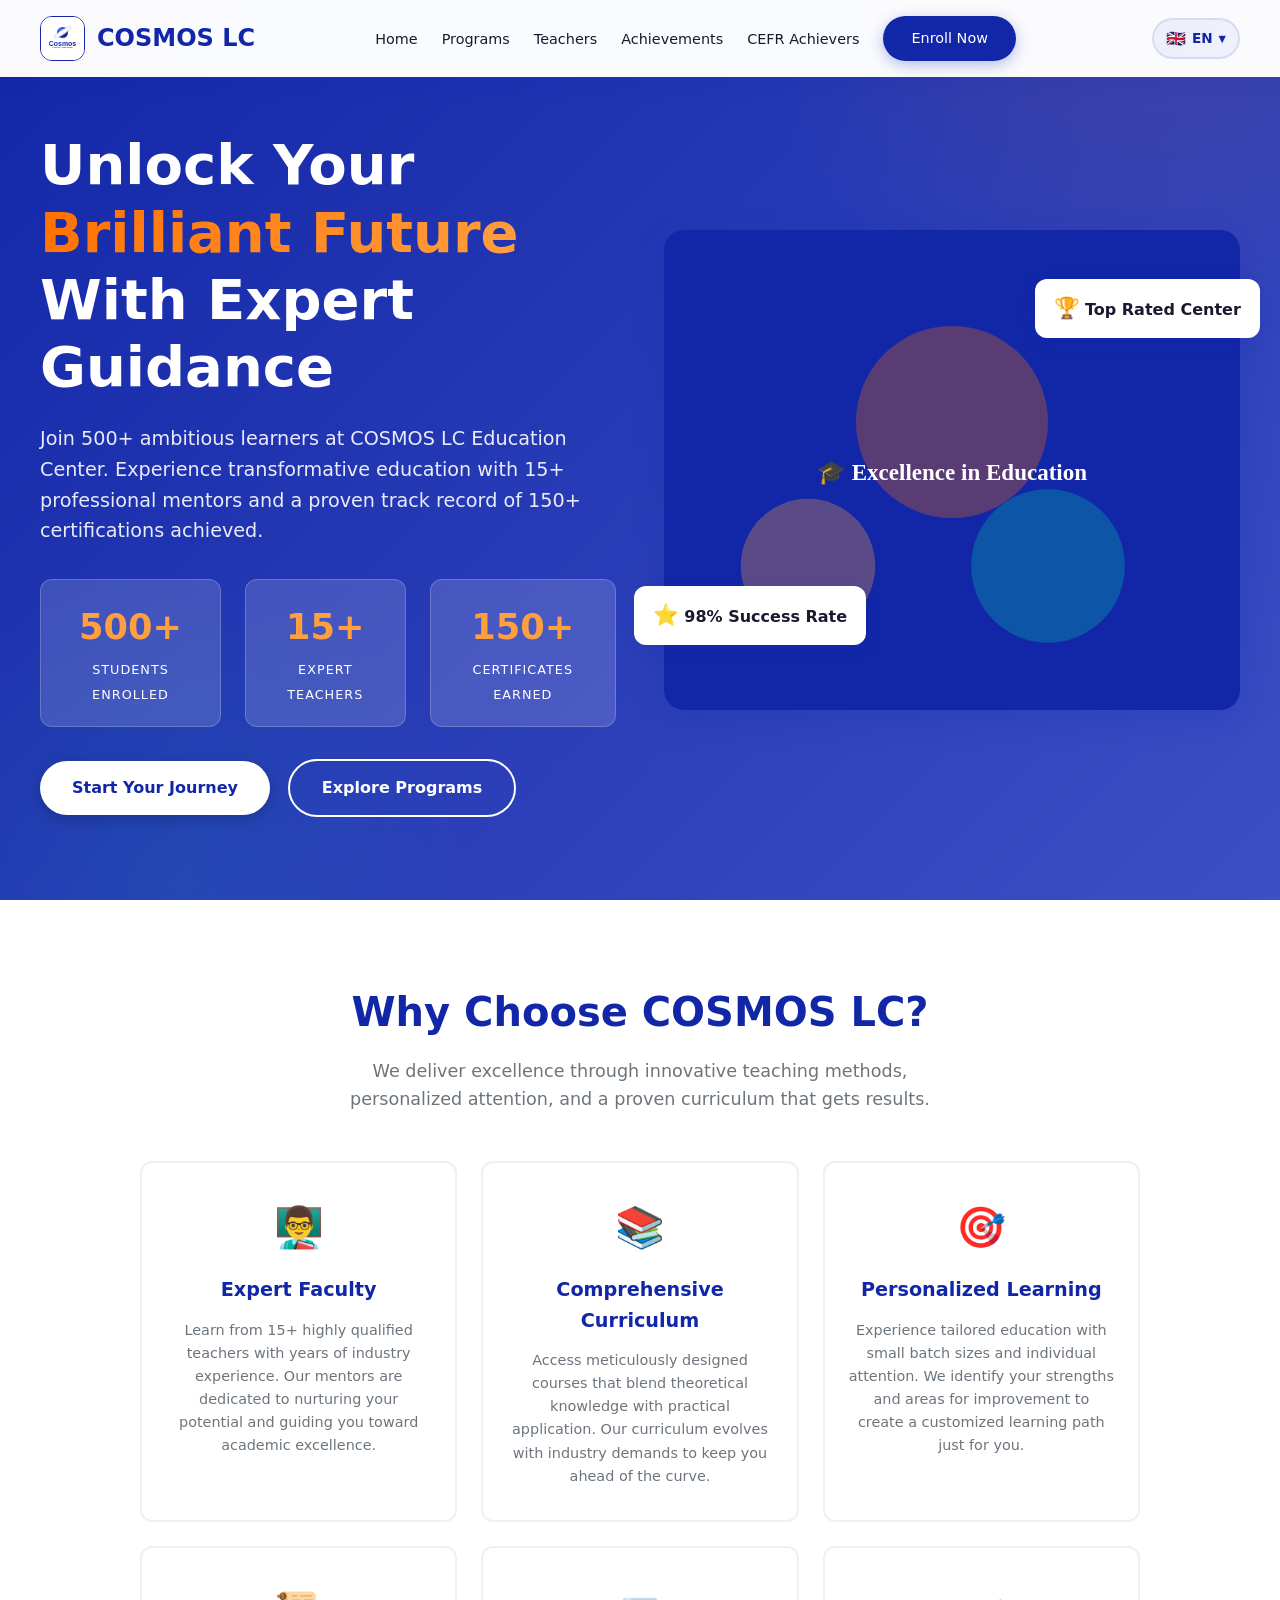
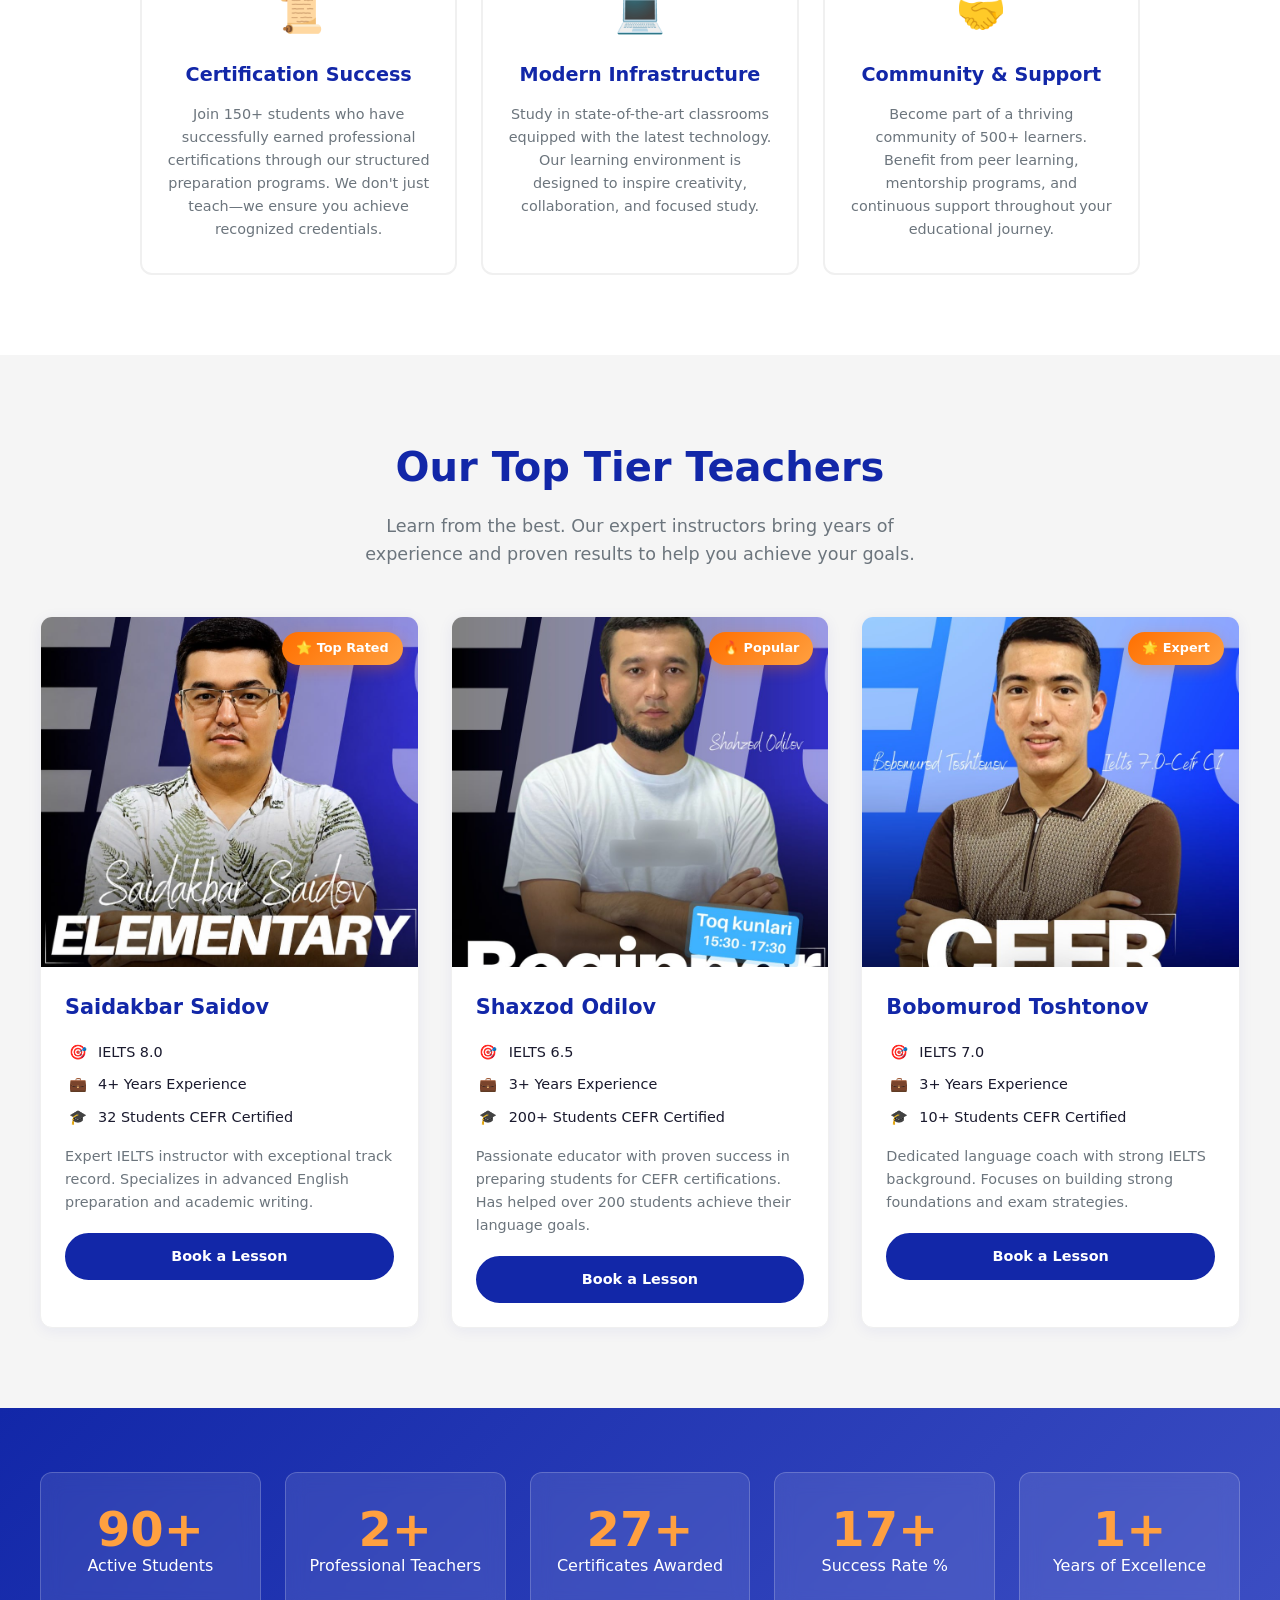
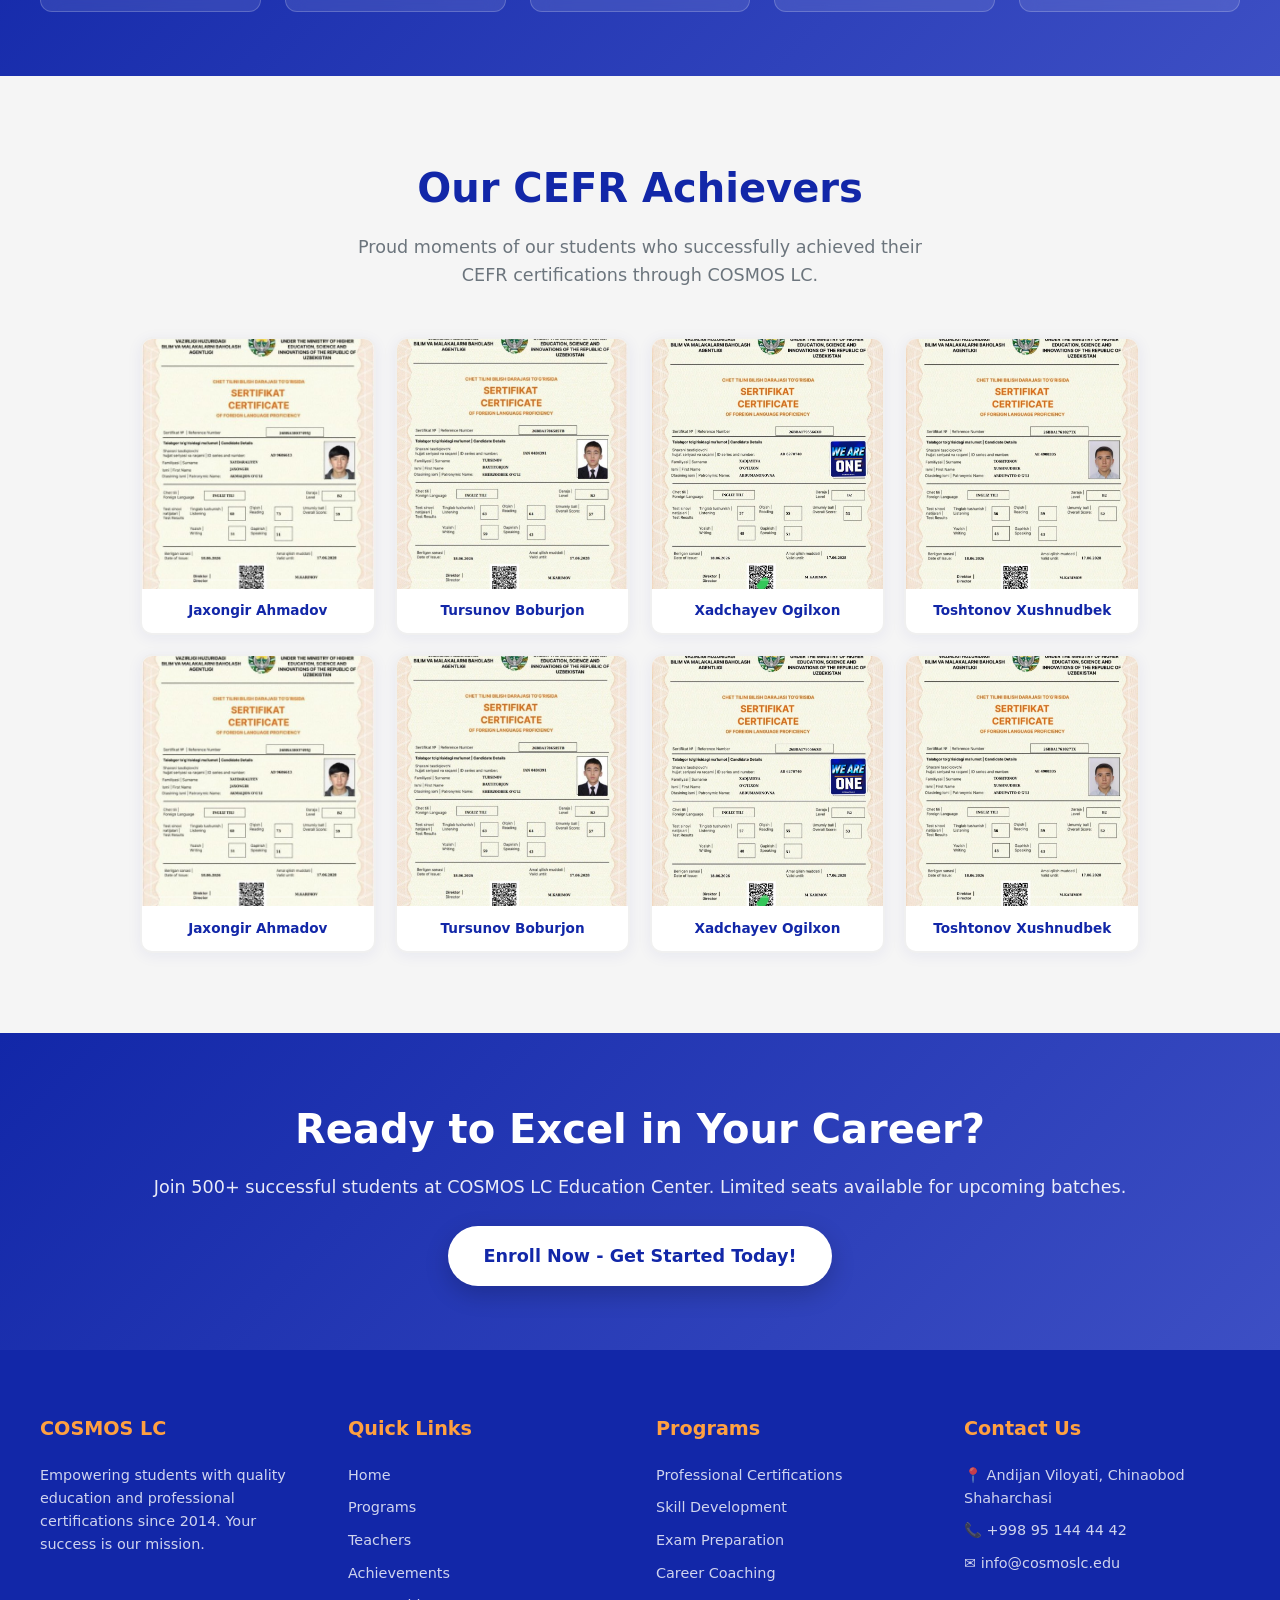
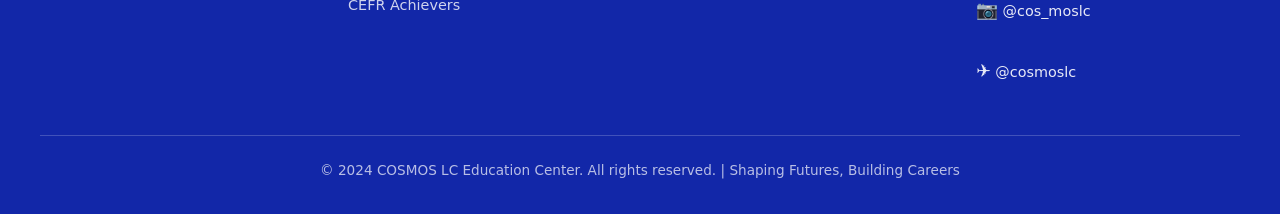
==== index.html @ 66fb51cc "Experiencing recurring error (6a7a00a4c552d0b7f12c717c)" ====
<!doctype html>
<html lang="en">
  <head>
    <meta charset="UTF-8" />
    <meta name="viewport" content="width=device-width, initial-scale=1.0" />
    <title>COSMOS LC Education Center - Empowering Future Leaders</title>
    <link rel="stylesheet" href="style.css" />
  </head>
  <body>
    <!-- Navigation -->
    <nav class="navbar" id="navbar">
      <div class="nav-container">
        <a href="#" class="logo">
          <img
            src="imgs/cosmos_logo.svg"
            alt="COSMOS LC Logo"
            class="logo-img"
          />
          COSMOS LC
        </a>
        <ul class="nav-links">
          <li><a href="#home" data-translate="nav-home">Home</a></li>
          <li>
            <a href="#features" data-translate="nav-programs">Programs</a>
          </li>
          <li>
            <a href="#teachers" data-translate="nav-teachers">Teachers</a>
          </li>
          <li>
            <a href="#achievements" data-translate="nav-achievements"
              >Achievements</a
            >
          </li>
          <li>
            <a href="#testimonials" data-translate="nav-testimonials"
              >CEFR Achievers</a
            >
          </li>
          <li>
            <a href="#contact" class="btn-nav" data-translate="nav-enroll"
              >Enroll Now</a
            >
          </li>
        </ul>

        <!-- Language Switcher -->
        <div class="language-switcher" id="languageSwitcher">
          <div class="lang-current" id="langCurrent">
            <span class="lang-flag">🇬🇧</span>
            <span class="lang-name">EN</span>
            <span class="lang-arrow">▼</span>
          </div>
          <div class="lang-dropdown">
            <button class="lang-option active" data-lang="en">
              <span class="lang-flag">🇬🇧</span>
              <span>English</span>
              <span class="check-mark">✓</span>
            </button>
            <button class="lang-option" data-lang="ru">
              <span class="lang-flag">🇷🇺</span>
              <span>Русский</span>
              <span class="check-mark">✓</span>
            </button>
            <button class="lang-option" data-lang="uz">
              <span class="lang-flag">🇺🇿</span>
              <span>O'zbek</span>
              <span class="check-mark">✓</span>
            </button>
          </div>
        </div>
      </div>
    </nav>

    <!-- Hero Section -->
    <section class="hero" id="home">
      <div class="hero-container">
        <div class="hero-content">
          <h1 data-translate="hero-title">
            Unlock Your
            <span data-translate="hero-title-highlight">Brilliant Future</span>
            With Expert Guidance
          </h1>
          <p data-translate="hero-description">
            Join 500+ ambitious learners at COSMOS LC Education Center.
            Experience transformative education with 15+ professional mentors
            and a proven track record of 150+ certifications achieved.
          </p>

          <div class="hero-stats">
            <div class="stat-item">
              <span class="stat-number">500+</span>
              <span class="stat-label" data-translate="stat-students"
                >Students Enrolled</span
              >
            </div>
            <div class="stat-item">
              <span class="stat-number">15+</span>
              <span class="stat-label" data-translate="stat-teachers"
                >Expert Teachers</span
              >
            </div>
            <div class="stat-item">
              <span class="stat-number">150+</span>
              <span class="stat-label" data-translate="stat-certificates"
                >Certificates Earned</span
              >
            </div>
          </div>

          <div>
            <a href="#contact" class="btn-primary" data-translate="cta-start"
              >Start Your Journey</a
            >
            <a href="#features" class="btn-outline" data-translate="cta-explore"
              >Explore Programs</a
            >
          </div>
        </div>
        <div class="hero-image">
          <img
            src="data:image/svg+xml,%3Csvg xmlns='http://www.w3.org/2000/svg' width='600' height='500' viewBox='0 0 600 500'%3E%3Crect width='600' height='500' fill='%231227a8'/%3E%3Ccircle cx='300' cy='200' r='100' fill='%23ff6f00' opacity='0.3'/%3E%3Ccircle cx='400' cy='350' r='80' fill='%2300bfa5' opacity='0.3'/%3E%3Ccircle cx='150' cy='350' r='70' fill='%23ffa040' opacity='0.3'/%3E%3Ctext x='300' y='260' text-anchor='middle' fill='white' font-size='24' font-weight='bold'%3E🎓 Excellence in Education%3C/text%3E%3C/svg%3E"
            alt="COSMOS LC Education"
          />
          <div class="floating-card card-1">
            <span class="card-icon">🏆</span>
            <span class="card-text" data-translate="floating-top-rated"
              >Top Rated Center</span
            >
          </div>
          <div class="floating-card card-2">
            <span class="card-icon">⭐</span>
            <span class="card-text" data-translate="floating-success"
              >98% Success Rate</span
            >
          </div>
        </div>
      </div>
    </section>

    <!-- Features Section -->
    <section class="features" id="features">
      <div class="section-header">
        <h2 data-translate="features-title">Why Choose COSMOS LC?</h2>
        <p data-translate="features-subtitle">
          We deliver excellence through innovative teaching methods,
          personalized attention, and a proven curriculum that gets results.
        </p>
      </div>
      <div class="features-grid">
        <div class="feature-card">
          <span class="feature-icon">👨‍🏫</span>
          <h3 data-translate="feature-faculty-title">Expert Faculty</h3>
          <p data-translate="feature-faculty-desc">
            Learn from 15+ highly qualified teachers with years of industry
            experience. Our mentors are dedicated to nurturing your potential
            and guiding you toward academic excellence.
          </p>
        </div>
        <div class="feature-card">
          <span class="feature-icon">📚</span>
          <h3 data-translate="feature-curriculum-title">
            Comprehensive Curriculum
          </h3>
          <p data-translate="feature-curriculum-desc">
            Access meticulously designed courses that blend theoretical
            knowledge with practical application. Our curriculum evolves with
            industry demands to keep you ahead of the curve.
          </p>
        </div>
        <div class="feature-card">
          <span class="feature-icon">🎯</span>
          <h3 data-translate="feature-personalized-title">
            Personalized Learning
          </h3>
          <p data-translate="feature-personalized-desc">
            Experience tailored education with small batch sizes and individual
            attention. We identify your strengths and areas for improvement to
            create a customized learning path just for you.
          </p>
        </div>
        <div class="feature-card">
          <span class="feature-icon">📜</span>
          <h3 data-translate="feature-certification-title">
            Certification Success
          </h3>
          <p data-translate="feature-certification-desc">
            Join 150+ students who have successfully earned professional
            certifications through our structured preparation programs. We don't
            just teach—we ensure you achieve recognized credentials.
          </p>
        </div>
        <div class="feature-card">
          <span class="feature-icon">💻</span>
          <h3 data-translate="feature-infrastructure-title">
            Modern Infrastructure
          </h3>
          <p data-translate="feature-infrastructure-desc">
            Study in state-of-the-art classrooms equipped with the latest
            technology. Our learning environment is designed to inspire
            creativity, collaboration, and focused study.
          </p>
        </div>
        <div class="feature-card">
          <span class="feature-icon">🤝</span>
          <h3 data-translate="feature-community-title">Community & Support</h3>
          <p data-translate="feature-community-desc">
            Become part of a thriving community of 500+ learners. Benefit from
            peer learning, mentorship programs, and continuous support
            throughout your educational journey.
          </p>
        </div>
      </div>
    </section>

    <!-- Top Teachers Section -->
    <section class="teachers" id="teachers">
      <div class="section-header">
        <h2 data-translate="teachers-title">Our Top Tier Teachers</h2>
        <p data-translate="teachers-subtitle">
          Learn from the best. Our expert instructors bring years of experience
          and proven results to help you achieve your goals.
        </p>
      </div>
      <div class="teachers-grid">
        <div class="teacher-card">
          <div class="teacher-image">
            <img
              src="imgs/saidakbar-saidov.jpg"
              alt="Saidakbar Saidov"
              loading="lazy"
            />
            <div class="teacher-badge">⭐ Top Rated</div>
          </div>
          <div class="teacher-info">
            <h3>Saidakbar Saidov</h3>
            <div class="teacher-stats">
              <div class="teacher-stat">
                <span class="stat-icon">🎯</span>
                <span>IELTS 8.0</span>
              </div>
              <div class="teacher-stat">
                <span class="stat-icon">💼</span>
                <span>4+ Years Experience</span>
              </div>
              <div class="teacher-stat">
                <span class="stat-icon">🎓</span>
                <span>32 Students CEFR Certified</span>
              </div>
            </div>
            <p class="teacher-bio">
              Expert IELTS instructor with exceptional track record. Specializes
              in advanced English preparation and academic writing.
            </p>
            <a href="#contact" class="btn-teacher">Book a Lesson</a>
          </div>
        </div>

        <div class="teacher-card">
          <div class="teacher-image">
            <img
              src="imgs/shaxzod-odilov.jpg"
              alt="Shaxzod Odilov"
              loading="lazy"
            />
            <div class="teacher-badge">🔥 Popular</div>
          </div>
          <div class="teacher-info">
            <h3>Shaxzod Odilov</h3>
            <div class="teacher-stats">
              <div class="teacher-stat">
                <span class="stat-icon">🎯</span>
                <span>IELTS 6.5</span>
              </div>
              <div class="teacher-stat">
                <span class="stat-icon">💼</span>
                <span>3+ Years Experience</span>
              </div>
              <div class="teacher-stat">
                <span class="stat-icon">🎓</span>
                <span>200+ Students CEFR Certified</span>
              </div>
            </div>
            <p class="teacher-bio">
              Passionate educator with proven success in preparing students for
              CEFR certifications. Has helped over 200 students achieve their
              language goals.
            </p>
            <a href="#contact" class="btn-teacher">Book a Lesson</a>
          </div>
        </div>

        <div class="teacher-card">
          <div class="teacher-image">
            <img
              src="imgs/bobomurod-toshtonov.jpg"
              alt="Bobomurod Toshtonov"
              loading="lazy"
            />
            <div class="teacher-badge">🌟 Expert</div>
          </div>
          <div class="teacher-info">
            <h3>Bobomurod Toshtonov</h3>
            <div class="teacher-stats">
              <div class="teacher-stat">
                <span class="stat-icon">🎯</span>
                <span>IELTS 7.0</span>
              </div>
              <div class="teacher-stat">
                <span class="stat-icon">💼</span>
                <span>3+ Years Experience</span>
              </div>
              <div class="teacher-stat">
                <span class="stat-icon">🎓</span>
                <span>10+ Students CEFR Certified</span>
              </div>
            </div>
            <p class="teacher-bio">
              Dedicated language coach with strong IELTS background. Focuses on
              building strong foundations and exam strategies.
            </p>
            <a href="#contact" class="btn-teacher">Book a Lesson</a>
          </div>
        </div>
      </div>
    </section>

    <!-- Achievements Section -->
    <section class="achievements" id="achievements">
      <div class="achievements-grid">
        <div class="achievement-item">
          <span class="achievement-number" data-target="500">0</span>
          <span class="achievement-label" data-translate="achievement-students"
            >Active Students</span
          >
        </div>
        <div class="achievement-item">
          <span class="achievement-number" data-target="15">0</span>
          <span class="achievement-label" data-translate="achievement-teachers"
            >Professional Teachers</span
          >
        </div>
        <div class="achievement-item">
          <span class="achievement-number" data-target="150">0</span>
          <span
            class="achievement-label"
            data-translate="achievement-certificates"
            >Certificates Awarded</span
          >
        </div>
        <div class="achievement-item">
          <span class="achievement-number" data-target="98">0</span>
          <span class="achievement-label" data-translate="achievement-success"
            >Success Rate %</span
          >
        </div>
        <div class="achievement-item">
          <span class="achievement-number" data-target="10">0</span>
          <span class="achievement-label" data-translate="achievement-years"
            >Years of Excellence</span
          >
        </div>
      </div>
    </section>

    <!-- CEFR Achievers Section -->
    <section class="cefr-achievers" id="testimonials">
      <div class="section-header">
        <h2 data-translate="cefr-title">Our CEFR Achievers</h2>
        <p data-translate="cefr-subtitle">
          Proud moments of our students who successfully achieved their CEFR
          certifications through COSMOS LC.
        </p>
      </div>
      <div class="cefr-grid">
        <div class="cefr-card">
          <div class="cefr-frame">
            <img
              src="imgs/jaxongir-ahmadov.jpg"
              alt="Jaxongir Ahmadov"
              loading="lazy"
            />
            <div class="cefr-overlay">
              <span class="cefr-badge">🎓 CEFR B2</span>
            </div>
          </div>
          <div class="cefr-info">
            <h3>Jaxongir Ahmadov</h3>
          </div>
        </div>

        <div class="cefr-card">
          <div class="cefr-frame">
            <img
              src="imgs/tursunov_boburjon.jpg"
              alt="Tursunov Boburjon"
              loading="lazy"
            />
            <div class="cefr-overlay">
              <span class="cefr-badge">🎓 CEFR B2</span>
            </div>
          </div>
          <div class="cefr-info">
            <h3>Tursunov Boburjon</h3>
          </div>
        </div>

        <div class="cefr-card">
          <div class="cefr-frame">
            <img
              src="imgs/xadchayev_ogilxon.jpg"
              alt="Xadchayev Ogilxon"
              loading="lazy"
            />
            <div class="cefr-overlay">
              <span class="cefr-badge">🎓 CEFR B2</span>
            </div>
          </div>
          <div class="cefr-info">
            <h3>Xadchayev Ogilxon</h3>
          </div>
        </div>

        <div class="cefr-card">
          <div class="cefr-frame">
            <img
              src="imgs/toshtonov-xushnudbek.jpg"
              alt="Toshtonov Xushnudbek"
              loading="lazy"
            />
            <div class="cefr-overlay">
              <span class="cefr-badge">🎓 CEFR B2</span>
            </div>
          </div>
          <div class="cefr-info">
            <h3>Toshtonov Xushnudbek</h3>
          </div>
        </div>

        <div class="cefr-card">
          <div class="cefr-frame">
            <img
              src="imgs/jaxongir-ahmadov.jpg"
              alt="CEFR Achiever"
              loading="lazy"
            />
            <div class="cefr-overlay">
              <span class="cefr-badge">🎓 CEFR B2</span>
            </div>
          </div>
          <div class="cefr-info">
            <h3>Jaxongir Ahmadov</h3>
          </div>
        </div>

        <div class="cefr-card">
          <div class="cefr-frame">
            <img
              src="imgs/tursunov_boburjon.jpg"
              alt="CEFR Achiever"
              loading="lazy"
            />
            <div class="cefr-overlay">
              <span class="cefr-badge">🎓 CEFR B2</span>
            </div>
          </div>
          <div class="cefr-info">
            <h3>Tursunov Boburjon</h3>
          </div>
        </div>

        <div class="cefr-card">
          <div class="cefr-frame">
            <img
              src="imgs/xadchayev_ogilxon.jpg"
              alt="CEFR Achiever"
              loading="lazy"
            />
            <div class="cefr-overlay">
              <span class="cefr-badge">🎓 CEFR B2</span>
            </div>
          </div>
          <div class="cefr-info">
            <h3>Xadchayev Ogilxon</h3>
          </div>
        </div>

        <div class="cefr-card">
          <div class="cefr-frame">
            <img
              src="imgs/toshtonov-xushnudbek.jpg"
              alt="CEFR Achiever"
              loading="lazy"
            />
            <div class="cefr-overlay">
              <span class="cefr-badge">🎓 CEFR B2</span>
            </div>
          </div>
          <div class="cefr-info">
            <h3>Toshtonov Xushnudbek</h3>
          </div>
        </div>
      </div>
    </section>

    <!-- CTA Section -->
    <section class="cta" id="contact">
      <h2 data-translate="cta-title">Ready to Excel in Your Career?</h2>
      <p data-translate="cta-subtitle">
        Join 500+ successful students at COSMOS LC Education Center. Limited
        seats available for upcoming batches.
      </p>
      <a href="#" class="btn-primary" data-translate="cta-button"
        >Enroll Now - Get Started Today!</a
      >
    </section>

    <!-- Footer -->
    <footer class="footer">
      <div class="footer-grid">
        <div class="footer-col">
          <h3>COSMOS LC</h3>
          <p data-translate="footer-about">
            Empowering students with quality education and professional
            certifications since 2014. Your success is our mission.
          </p>
        </div>
        <div class="footer-col">
          <h3 data-translate="footer-quick-links">Quick Links</h3>
          <a href="#home" data-translate="nav-home">Home</a>
          <a href="#features" data-translate="nav-programs">Programs</a>
          <a href="#teachers" data-translate="nav-teachers">Teachers</a>
          <a href="#achievements" data-translate="nav-achievements"
            >Achievements</a
          >
          <a href="#testimonials" data-translate="nav-testimonials"
            >CEFR Achievers</a
          >
        </div>
        <div class="footer-col">
          <h3 data-translate="footer-programs">Programs</h3>
          <a href="#" data-translate="footer-program-1"
            >Professional Certifications</a
          >
          <a href="#" data-translate="footer-program-2">Skill Development</a>
          <a href="#" data-translate="footer-program-3">Exam Preparation</a>
          <a href="#" data-translate="footer-program-4">Career Coaching</a>
        </div>
        <div class="footer-col">
          <h3 data-translate="footer-contact">Contact Us</h3>
          <p>📍 Andijan Viloyati, Chinaobod Shaharchasi</p>
          <p>📞 +998 95 144 44 42</p>
          <p>✉️ info@cosmoslc.edu</p>
          <div class="social-links">
            <a
              href="https://instagram.com/cos_moslc"
              target="_blank"
              class="social-link instagram"
            >
              <span>📷</span> @cos_moslc
            </a>
            <a
              href="https://t.me/cosmoslc"
              target="_blank"
              class="social-link telegram"
            >
              <span>✈️</span> @cosmoslc
            </a>
          </div>
        </div>
      </div>
      <div class="footer-bottom">
        <p data-translate="footer-copyright">
          &copy; 2024 COSMOS LC Education Center. All rights reserved. | Shaping
          Futures, Building Careers
        </p>
      </div>
    </footer>

    <script src="script.js"></script>
  </body>
</html>
---- style.css ----
* {
  margin: 0;
  padding: 0;
  box-sizing: border-box;
}

:root {
  --primary: #1227a8;
  --primary-light: #3d4fc4;
  --secondary: #ff6f00;
  --secondary-light: #ffa040;
  --accent: #00bfa5;
  --dark: #1a1a2e;
  --light: #f5f5f5;
  --white: #ffffff;
  --gray: #6c757d;
  --gradient-1: linear-gradient(135deg, #1227a8 0%, #3d4fc4 100%);
  --gradient-2: linear-gradient(135deg, #ff6f00 0%, #ffa040 100%);
  --radius: 12px;
  --transition: all 0.3s ease;
}

body {
  font-family:
    "Segoe UI",
    system-ui,
    -apple-system,
    sans-serif;
  line-height: 1.6;
  color: #333;
  overflow-x: hidden;
  background: #ffffff;
}

html {
  scroll-behavior: smooth;
}

/* ========== NAVIGATION ========== */
.navbar {
  background: rgba(255, 255, 255, 0.98);
  backdrop-filter: blur(10px);
  padding: 1rem 2rem;
  position: fixed;
  width: 100%;
  top: 0;
  z-index: 1000;
  box-shadow: 0 2px 20px rgba(18, 39, 168, 0.1);
  transition: var(--transition);
}

.navbar.scrolled {
  padding: 0.7rem 2rem;
  box-shadow: 0 4px 30px rgba(18, 39, 168, 0.15);
}

.nav-container {
  max-width: 1200px;
  margin: 0 auto;
  display: flex;
  justify-content: space-between;
  align-items: center;
}

.logo {
  display: flex;
  align-items: center;
  gap: 12px;
  color: var(--primary);
  font-size: 1.5rem;
  font-weight: 800;
  text-decoration: none;
}

.logo-img {
  width: 45px;
  height: 45px;
  border: #1227a8 1.5px solid;
  border-radius: 12px;
}

.logo:hover .logo-img {
  transform: scale(1.05);
}

.nav-links {
  display: flex;
  list-style: none;
  gap: 1.5rem;
  align-items: center;
}

.nav-links a {
  color: var(--dark);
  text-decoration: none;
  font-weight: 500;
  font-size: 0.9rem;
  padding: 5px 0;
  transition: color 0.3s;
}

.nav-links a:hover {
  color: var(--primary);
}

.btn-nav {
  background: var(--primary);
  color: var(--white) !important;
  padding: 28px;
  border-radius: 50px;
  font-weight: 600;
  box-shadow: 0 4px 15px rgba(18, 39, 168, 0.3);
  transition: var(--transition);
}

.btn-nav:hover {
  transform: translateY(-2px);
  box-shadow: 0 6px 20px rgba(18, 39, 168, 0.4);
  background: var(--primary-light);
}

/* ========== LANGUAGE SWITCHER ========== */
.language-switcher {
  position: relative;
  margin-left: 1rem;
}

.lang-current {
  display: flex;
  align-items: center;
  gap: 6px;
  padding: 6px 12px;
  background: rgba(18, 39, 168, 0.05);
  border: 2px solid rgba(18, 39, 168, 0.1);
  border-radius: 50px;
  cursor: pointer;
  font-weight: 600;
  color: var(--primary);
  font-size: 0.85rem;
  transition: var(--transition);
}

.lang-current:hover {
  background: rgba(18, 39, 168, 0.1);
  border-color: var(--primary);
}

.lang-arrow {
  font-size: 0.6rem;
  transition: transform 0.3s;
}

.language-switcher.active .lang-arrow {
  transform: rotate(180deg);
}

.lang-dropdown {
  position: absolute;
  top: calc(100% + 8px);
  right: 0;
  background: var(--white);
  border-radius: var(--radius);
  box-shadow: 0 10px 40px rgba(18, 39, 168, 0.2);
  min-width: 160px;
  opacity: 0;
  visibility: hidden;
  transform: translateY(-10px);
  transition: all 0.3s;
  z-index: 1001;
  border: 1px solid rgba(18, 39, 168, 0.1);
}

.language-switcher.active .lang-dropdown {
  opacity: 1;
  visibility: visible;
  transform: translateY(0);
}

.lang-option {
  display: flex;
  align-items: center;
  gap: 10px;
  padding: 10px 16px;
  cursor: pointer;
  color: var(--dark);
  font-weight: 500;
  border: none;
  background: none;
  width: 100%;
  text-align: left;
  font-size: 0.9rem;
  transition: background 0.3s;
}

.lang-option:hover {
  background: rgba(18, 39, 168, 0.08);
  color: var(--primary);
}

.lang-option.active {
  background: rgba(18, 39, 168, 0.1);
  color: var(--primary);
  font-weight: 700;
}

.lang-option .check-mark {
  margin-left: auto;
  color: var(--primary);
  font-weight: bold;
  opacity: 0;
}

.lang-option.active .check-mark {
  opacity: 1;
}

.lang-flag {
  font-size: 1rem;
}

.lang-option .lang-flag {
  font-size: 1.1rem;
}

/* ========== HERO ========== */
.hero {
  background: var(--gradient-1);
  min-height: 100vh;
  display: flex;
  align-items: center;
  padding: 6rem 2rem 3rem;
  position: relative;
  overflow: hidden;
}

.hero::before {
  content: "";
  position: absolute;
  top: -50%;
  right: -20%;
  width: 800px;
  height: 800px;
  background: radial-gradient(
    circle,
    rgba(255, 111, 0, 0.1) 0%,
    transparent 70%
  );
  animation: float 6s ease-in-out infinite;
}

.hero::after {
  content: "";
  position: absolute;
  bottom: -30%;
  left: -10%;
  width: 600px;
  height: 600px;
  background: radial-gradient(
    circle,
    rgba(0, 191, 165, 0.1) 0%,
    transparent 70%
  );
  animation: float 8s ease-in-out infinite reverse;
}

@keyframes float {
  0%,
  100% {
    transform: translateY(0px);
  }
  50% {
    transform: translateY(-30px);
  }
}

.hero-container {
  max-width: 1200px;
  margin: 0 auto;
  display: grid;
  grid-template-columns: 1fr 1fr;
  gap: 3rem;
  align-items: center;
  position: relative;
  z-index: 1;
}

.hero-content h1 {
  font-size: 3.5rem;
  font-weight: 800;
  color: var(--white);
  line-height: 1.2;
  margin-bottom: 1.5rem;
  animation: slideInLeft 1s ease;
}

.hero-content h1 span {
  background: var(--gradient-2);
  -webkit-background-clip: text;
  -webkit-text-fill-color: transparent;
  background-clip: text;
}

.hero-content p {
  font-size: 1.2rem;
  color: rgba(255, 255, 255, 0.9);
  margin-bottom: 2rem;
  animation: slideInLeft 1s ease 0.2s both;
}

@keyframes slideInLeft {
  from {
    opacity: 0;
    transform: translateX(-50px);
  }
  to {
    opacity: 1;
    transform: translateX(0);
  }
}

.hero-stats {
  display: flex;
  gap: 1.5rem;
  margin-bottom: 2rem;
  animation: slideInLeft 1s ease 0.4s both;
}

.stat-item {
  background: rgba(255, 255, 255, 0.15);
  backdrop-filter: blur(10px);
  padding: 1.2rem;
  border-radius: var(--radius);
  text-align: center;
  border: 1px solid rgba(255, 255, 255, 0.2);
}

.stat-number {
  font-size: 2.2rem;
  font-weight: 800;
  color: var(--secondary-light);
  display: block;
}

.stat-label {
  color: var(--white);
  font-size: 0.8rem;
  text-transform: uppercase;
  letter-spacing: 1px;
}

.btn-primary {
  background: var(--white);
  color: var(--primary);
  padding: 14px 32px;
  border-radius: 50px;
  text-decoration: none;
  font-weight: 700;
  font-size: 1rem;
  display: inline-block;
  transition: var(--transition);
  box-shadow: 0 4px 15px rgba(0, 0, 0, 0.2);
}

.btn-primary:hover {
  transform: translateY(-3px);
  box-shadow: 0 8px 25px rgba(0, 0, 0, 0.3);
}

.btn-outline {
  background: transparent;
  color: var(--white);
  padding: 14px 32px;
  border-radius: 50px;
  text-decoration: none;
  font-weight: 700;
  font-size: 1rem;
  display: inline-block;
  border: 2px solid var(--white);
  margin-left: 0.8rem;
  transition: var(--transition);
}

.btn-outline:hover {
  background: var(--white);
  color: var(--primary);
  transform: translateY(-3px);
}

.hero-image {
  position: relative;
  animation: slideInRight 1s ease;
}

@keyframes slideInRight {
  from {
    opacity: 0;
    transform: translateX(50px);
  }
  to {
    opacity: 1;
    transform: translateX(0);
  }
}

.hero-image img {
  width: 100%;
  border-radius: 20px;
  box-shadow: 0 8px 32px rgba(18, 39, 168, 0.2);
}

.floating-card {
  position: absolute;
  background: var(--white);
  padding: 0.8rem 1.2rem;
  border-radius: var(--radius);
  box-shadow: 0 4px 16px rgba(18, 39, 168, 0.15);
  animation: floatCard 3s ease-in-out infinite;
}

.card-1 {
  top: 10%;
  right: -20px;
}
.card-2 {
  bottom: 15%;
  left: -30px;
  animation-delay: 1.5s;
}

@keyframes floatCard {
  0%,
  100% {
    transform: translateY(0px);
  }
  50% {
    transform: translateY(-15px);
  }
}

.floating-card .card-icon {
  font-size: 1.3rem;
}
.floating-card .card-text {
  font-weight: 600;
  color: var(--dark);
}

/* ========== SECTIONS HEADER ========== */
.section-header {
  text-align: center;
  margin-bottom: 3rem;
}

.section-header h2 {
  font-size: 2.5rem;
  color: var(--primary);
  margin-bottom: 0.8rem;
  font-weight: 800;
}

.section-header p {
  font-size: 1.1rem;
  color: var(--gray);
  max-width: 600px;
  margin: 0 auto;
}

/* ========== FEATURES ========== */
.features {
  padding: 5rem 2rem;
  background: #ffffff;
}

.features-grid {
  max-width: 1200px;
  margin: 0 auto;
  display: grid;
  grid-template-columns: repeat(auto-fit, minmax(280px, 1fr));
  gap: 1.5rem;
}

.feature-card {
  background: var(--white);
  padding: 2rem 1.5rem;
  border-radius: var(--radius);
  text-align: center;
  transition: var(--transition);
  border: 2px solid #f0f0f0;
}

.feature-card:hover {
  transform: translateY(-8px);
  box-shadow: 0 10px 40px rgba(18, 39, 168, 0.12);
  border-color: var(--primary);
}

.feature-icon {
  font-size: 2.5rem;
  margin-bottom: 1rem;
  display: block;
}

.feature-card h3 {
  color: var(--primary);
  margin-bottom: 0.8rem;
  font-size: 1.2rem;
}

.feature-card p {
  color: var(--gray);
  line-height: 1.6;
  font-size: 0.9rem;
}

/* ========== TEACHERS ========== */
.teachers {
  padding: 5rem 2rem;
  background: var(--light);
}

.teachers-grid {
  max-width: 1200px;
  margin: 0 auto;
  display: grid;
  grid-template-columns: repeat(auto-fit, minmax(320px, 1fr));
  gap: 2rem;
}

.teacher-card {
  background: var(--white);
  border-radius: var(--radius);
  overflow: hidden;
  box-shadow: 0 3px 15px rgba(18, 39, 168, 0.06);
  transition: var(--transition);
  border: 1px solid #f0f0f0;
}

.teacher-card:hover {
  transform: translateY(-8px);
  box-shadow: 0 10px 40px rgba(18, 39, 168, 0.15);
}

.teacher-image {
  position: relative;
  height: 280px;
  overflow: hidden;
  background: #f5f5f5;
}

.teacher-image img {
  width: 100%;
  height: 100%;
  object-fit: cover;
  transition: transform 0.5s;
}

.teacher-card:hover .teacher-image img {
  transform: scale(1.05);
}

.teacher-badge {
  position: absolute;
  top: 15px;
  right: 15px;
  background: var(--gradient-2);
  color: var(--white);
  padding: 6px 14px;
  border-radius: 50px;
  font-size: 0.8rem;
  font-weight: 700;
  box-shadow: 0 4px 15px rgba(255, 111, 0, 0.3);
}

.teacher-info {
  padding: 1.5rem;
}

.teacher-info h3 {
  font-size: 1.3rem;
  color: var(--primary);
  margin-bottom: 1rem;
  font-weight: 700;
}

.teacher-stats {
  display: flex;
  flex-direction: column;
  gap: 0.6rem;
  margin-bottom: 1rem;
}

.teacher-stat {
  display: flex;
  align-items: center;
  gap: 8px;
  font-size: 0.9rem;
  color: var(--dark);
  font-weight: 500;
}

.teacher-stat .stat-icon {
  width: 25px;
  text-align: center;
}

.teacher-bio {
  color: var(--gray);
  line-height: 1.6;
  margin-bottom: 1.2rem;
  font-size: 0.9rem;
}

.btn-teacher {
  display: block;
  background: var(--primary);
  color: var(--white);
  padding: 10px;
  border-radius: 50px;
  text-decoration: none;
  font-weight: 600;
  font-size: 0.9rem;
  text-align: center;
  transition: var(--transition);
  border: 2px solid var(--primary);
}

.btn-teacher:hover {
  background: var(--white);
  color: var(--primary);
}

/* ========== ACHIEVEMENTS ========== */
.achievements {
  padding: 4rem 2rem;
  background: var(--gradient-1);
}

.achievements-grid {
  max-width: 1200px;
  margin: 0 auto;
  display: grid;
  grid-template-columns: repeat(auto-fit, minmax(180px, 1fr));
  gap: 1.5rem;
  text-align: center;
}

.achievement-item {
  padding: 2rem 1rem;
  background: rgba(255, 255, 255, 0.1);
  border-radius: var(--radius);
  backdrop-filter: blur(10px);
  border: 1px solid rgba(255, 255, 255, 0.2);
  transition: var(--transition);
}

.achievement-item:hover {
  background: rgba(255, 255, 255, 0.2);
  transform: scale(1.05);
}

.achievement-number {
  font-size: 3rem;
  font-weight: 800;
  color: var(--secondary-light);
  display: block;
  line-height: 1;
}

.achievement-label {
  color: var(--white);
  font-size: 1rem;
  margin-top: 0.5rem;
  font-weight: 500;
}

/* ========== CEFR ACHIEVERS ========== */
.cefr-achievers {
  padding: 5rem 2rem;
  background: var(--light);
}

.cefr-grid {
  max-width: 1200px;
  margin: 0 auto;
  display: grid;
  grid-template-columns: repeat(4, 1fr);
  gap: 1.2rem;
}

.cefr-card {
  background: var(--white);
  border-radius: var(--radius);
  overflow: hidden;
  box-shadow: 0 3px 15px rgba(18, 39, 168, 0.06);
  transition: var(--transition);
  border: 2px solid #f0f0f0;
}

.cefr-card:hover {
  transform: translateY(-5px);
  box-shadow: 0 8px 30px rgba(18, 39, 168, 0.15);
  border-color: var(--primary);
}

.cefr-frame {
  position: relative;
  height: 180px;
  overflow: hidden;
  background: #f5f5f5;
}

.cefr-frame img {
  width: 100%;
  height: 100%;
  object-fit: cover;
  transition: transform 0.5s;
}

.cefr-card:hover .cefr-frame img {
  transform: scale(1.1);
}

.cefr-overlay {
  position: absolute;
  bottom: 0;
  left: 0;
  right: 0;
  background: linear-gradient(to top, rgba(18, 39, 168, 0.9), transparent);
  padding: 1.5rem 0.8rem 0.8rem;
  opacity: 0;
  transition: var(--transition);
}

.cefr-card:hover .cefr-overlay {
  opacity: 1;
}

.cefr-badge {
  display: inline-block;
  background: var(--gradient-2);
  color: var(--white);
  padding: 4px 10px;
  border-radius: 50px;
  font-size: 0.7rem;
  font-weight: 700;
}

.cefr-frame::before {
  content: "";
  position: absolute;
  top: 8px;
  left: 8px;
  right: 8px;
  bottom: 8px;
  border: 2px solid rgba(255, 255, 255, 0.2);
  border-radius: 6px;
  z-index: 1;
  pointer-events: none;
  transition: var(--transition);
}

.cefr-card:hover .cefr-frame::before {
  border-color: rgba(255, 255, 255, 0.5);
}

.cefr-info {
  padding: 0.7rem;
  text-align: center;
}

.cefr-info h3 {
  color: var(--primary);
  font-size: 0.85rem;
  font-weight: 700;
  margin: 0;
}

/* ========== CTA ========== */
.cta {
  padding: 4rem 2rem;
  background: var(--gradient-1);
  text-align: center;
}

.cta h2 {
  font-size: 2.5rem;
  color: var(--white);
  margin-bottom: 0.8rem;
  font-weight: 800;
}

.cta p {
  font-size: 1.1rem;
  color: rgba(255, 255, 255, 0.9);
  margin-bottom: 1.5rem;
}

.cta .btn-primary {
  background: var(--white);
  color: var(--primary);
  font-size: 1.1rem;
  padding: 16px 36px;
  box-shadow: 0 8px 25px rgba(0, 0, 0, 0.2);
}

/* ========== FOOTER ========== */
.footer {
  background: var(--primary);
  color: var(--white);
  padding: 4rem 2rem 2rem;
}

.footer-grid {
  max-width: 1200px;
  margin: 0 auto;
  display: grid;
  grid-template-columns: repeat(auto-fit, minmax(220px, 1fr));
  gap: 2rem;
  margin-bottom: 2rem;
}

.footer-col h3 {
  font-size: 1.2rem;
  margin-bottom: 1.2rem;
  color: var(--secondary-light);
}

.footer-col p,
.footer-col a {
  color: rgba(255, 255, 255, 0.8);
  text-decoration: none;
  display: block;
  margin-bottom: 0.6rem;
  transition: var(--transition);
  font-size: 0.9rem;
}

.footer-col a:hover {
  color: var(--secondary-light);
  padding-left: 5px;
}

/* Social Links */
.social-links {
  display: flex;
  flex-direction: column;
  gap: 8px;
  margin-top: 0.8rem;
}

.social-link {
  display: flex;
  align-items: center;
  gap: 8px;
  color: rgba(255, 255, 255, 0.9) !important;
  text-decoration: none;
  padding: 8px 12px;
  border-radius: 8px;
  transition: var(--transition);
  font-weight: 500;
  font-size: 0.9rem;
}

.social-link span {
  font-size: 1.1rem;
}

.social-link.instagram:hover {
  background: linear-gradient(
    135deg,
    #f09433,
    #e6683c,
    #dc2743,
    #cc2366,
    #bc1888
  );
  color: var(--white) !important;
  transform: translateX(5px);
}

.social-link.telegram:hover {
  background: #0088cc;
  color: var(--white) !important;
  transform: translateX(5px);
}

.footer-bottom {
  max-width: 1200px;
  margin: 0 auto;
  text-align: center;
  padding-top: 1.5rem;
  border-top: 1px solid rgba(255, 255, 255, 0.2);
  color: rgba(255, 255, 255, 0.7);
  font-size: 0.85rem;
}

/* ========== RESPONSIVE ========== */
@media (max-width: 992px) {
  .hero-container {
    grid-template-columns: 1fr;
    text-align: center;
  }

  .hero-content h1 {
    font-size: 2.5rem;
  }
  .hero-stats {
    justify-content: center;
    flex-wrap: wrap;
  }
  .hero-image {
    order: -1;
    max-width: 500px;
    margin: 0 auto;
  }
  .floating-card {
    display: none;
  }
  .nav-links {
    display: none;
  }
  .btn-outline {
    margin-left: 0;
    margin-top: 0.8rem;
  }

  .cefr-grid {
    grid-template-columns: repeat(3, 1fr);
  }
}

@media (max-width: 768px) {
  .cefr-grid {
    grid-template-columns: repeat(2, 1fr);
  }
  .teachers-grid {
    grid-template-columns: 1fr;
  }
}

@media (max-width: 480px) {
  .hero-content h1 {
    font-size: 2rem;
  }
  .section-header h2 {
    font-size: 2rem;
  }
  .cta h2 {
    font-size: 2rem;
  }
  .cefr-grid {
    grid-template-columns: repeat(2, 1fr);
  }
  .cefr-frame {
    height: 150px;
  }
  .cefr-info h3 {
    font-size: 0.75rem;
  }
  .achievements-grid {
    grid-template-columns: repeat(2, 1fr);
  }
}
.teacher-image {
  position: relative;
  height: 350px; /* 280px dan 350px ga oshirdim */
  overflow: hidden;
  background: #f5f5f5;
}
.cefr-grid {
  max-width: 1000px; /* 1200px dan 1000px ga tushirdim */
  margin: 0 auto;
  display: grid;
  grid-template-columns: repeat(4, 1fr);
  gap: 1.2rem;
}

.cefr-frame {
  position: relative;
  height: 250px; /* 180px dan 250px ga oshirdim */
  overflow: hidden;
  background: #f5f5f5;
}
/* ========== TEACHERS ========== */
.teachers {
  padding: 5rem 2rem;
  background: var(--light);
}

.teachers-grid {
  max-width: 1200px;
  margin: 0 auto;
  display: grid;
  grid-template-columns: repeat(auto-fit, minmax(320px, 1fr));
  gap: 2rem;
}

.teacher-card {
  background: var(--white);
  border-radius: var(--radius);
  overflow: hidden;
  box-shadow: 0 3px 15px rgba(18, 39, 168, 0.06);
  transition: var(--transition);
  border: 1px solid #f0f0f0;
}

.teacher-card:hover {
  transform: translateY(-8px);
  box-shadow: 0 10px 40px rgba(18, 39, 168, 0.15);
}

.teacher-image {
  position: relative;
  height: 350px;
  overflow: hidden;
  background: #f5f5f5;
}

.teacher-image img {
  width: 100%;
  height: 100%;
  object-fit: cover;
  transition: transform 0.5s;
}

.teacher-card:hover .teacher-image img {
  transform: scale(1.05);
}

.teacher-badge {
  position: absolute;
  top: 15px;
  right: 15px;
  background: var(--gradient-2);
  color: var(--white);
  padding: 6px 14px;
  border-radius: 50px;
  font-size: 0.8rem;
  font-weight: 700;
  box-shadow: 0 4px 15px rgba(255, 111, 0, 0.3);
}

.teacher-info {
  padding: 1.5rem;
}

.teacher-info h3 {
  font-size: 1.3rem;
  color: var(--primary);
  margin-bottom: 1rem;
  font-weight: 700;
}

.teacher-stats {
  display: flex;
  flex-direction: column;
  gap: 0.6rem;
  margin-bottom: 1rem;
}

.teacher-stat {
  display: flex;
  align-items: center;
  gap: 8px;
  font-size: 0.9rem;
  color: var(--dark);
  font-weight: 500;
}

.teacher-stat .stat-icon {
  width: 25px;
  text-align: center;
}

.teacher-bio {
  color: var(--gray);
  line-height: 1.6;
  margin-bottom: 1.2rem;
  font-size: 0.9rem;
}

.btn-teacher {
  display: block;
  background: var(--primary);
  color: var(--white);
  padding: 10px;
  border-radius: 50px;
  text-decoration: none;
  font-weight: 600;
  font-size: 0.9rem;
  text-align: center;
  transition: var(--transition);
  border: 2px solid var(--primary);
}

.btn-teacher:hover {
  background: var(--white);
  color: var(--primary);
}

/* ========== CEFR ACHIEVERS ========== */
.cefr-achievers {
  padding: 5rem 2rem;
  background: var(--light);
}

.cefr-grid {
  max-width: 1000px;
  margin: 0 auto;
  display: grid;
  grid-template-columns: repeat(4, 1fr);
  gap: 1.2rem;
}

.cefr-card {
  background: var(--white);
  border-radius: var(--radius);
  overflow: hidden;
  box-shadow: 0 3px 15px rgba(18, 39, 168, 0.06);
  transition: var(--transition);
  border: 2px solid #f0f0f0;
}

.cefr-card:hover {
  transform: translateY(-5px);
  box-shadow: 0 8px 30px rgba(18, 39, 168, 0.15);
  border-color: var(--primary);
}

.cefr-frame {
  position: relative;
  height: 250px;
  overflow: hidden;
  background: #f5f5f5;
}

.cefr-frame img {
  width: 100%;
  height: 100%;
  object-fit: cover;
  transition: transform 0.5s;
}

.cefr-card:hover .cefr-frame img {
  transform: scale(1.1);
}

.cefr-overlay {
  position: absolute;
  bottom: 0;
  left: 0;
  right: 0;
  background: linear-gradient(to top, rgba(18, 39, 168, 0.9), transparent);
  padding: 1.5rem 0.8rem 0.8rem;
  opacity: 0;
  transition: var(--transition);
}

.cefr-card:hover .cefr-overlay {
  opacity: 1;
}

.cefr-badge {
  display: inline-block;
  background: var(--gradient-2);
  color: var(--white);
  padding: 4px 10px;
  border-radius: 50px;
  font-size: 0.7rem;
  font-weight: 700;
}

.cefr-frame::before {
  content: "";
  position: absolute;
  top: 8px;
  left: 8px;
  right: 8px;
  bottom: 8px;
  border: 2px solid rgba(255, 255, 255, 0.2);
  border-radius: 6px;
  z-index: 1;
  pointer-events: none;
  transition: var(--transition);
}

.cefr-card:hover .cefr-frame::before {
  border-color: rgba(255, 255, 255, 0.5);
}

.cefr-info {
  padding: 0.7rem;
  text-align: center;
}

.cefr-info h3 {
  color: var(--primary);
  font-size: 0.85rem;
  font-weight: 700;
  margin: 0;
}

/* ========== RESPONSIVE ========== */
@media (max-width: 992px) {
  .cefr-grid {
    grid-template-columns: repeat(3, 1fr);
  }
}

@media (max-width: 768px) {
  .cefr-grid {
    grid-template-columns: repeat(2, 1fr);
  }
  .teachers-grid {
    grid-template-columns: 1fr;
  }
}

@media (max-width: 480px) {
  .cefr-grid {
    grid-template-columns: repeat(2, 1fr);
  }
  .cefr-frame {
    height: 200px;
  }
  .teacher-image {
    height: 280px;
  }
}
/* ========== FEATURES ========== */
.features {
  padding: 5rem 2rem;
  background: #ffffff;
}

.features-grid {
  max-width: 1000px;
  margin: 0 auto;
  display: grid;
  grid-template-columns: repeat(3, 1fr); /* 3 ta ustun */
  gap: 1.5rem;
}

/* Planshet uchun */
@media (max-width: 992px) {
  .features-grid {
    grid-template-columns: repeat(2, 1fr); /* 2 ta ustun */
  }
}

/* Mobil uchun */
@media (max-width: 576px) {
  .features-grid {
    grid-template-columns: 1fr; /* 1 ta ustun */
  }
}
.btn-nav {
  background: var(--primary) !important;
  color: var(--white) !important;
  padding: 12px 28px !important;
  border-radius: 50px;
  font-weight: 600;
  box-shadow: 0 4px 15px rgba(18, 39, 168, 0.3);
  transition: var(--transition);
  display: inline-block !important;
  text-decoration: none !important;
  line-height: 1.4;
}

.btn-nav:hover {
  transform: translateY(-2px);
  box-shadow: 0 6px 20px rgba(18, 39, 168, 0.4);
  background: var(--primary-light) !important;
  color: var(--white) !important;
  text-decoration: none !important;
}
/* ========== RESPONSIVE ========== */
@media (max-width: 992px) {
  .hero-container {
    grid-template-columns: 1fr;
    text-align: center;
  }

  .hero-content h1 {
    font-size: 2.5rem;
  }
  .hero-stats {
    justify-content: center;
    flex-wrap: wrap;
  }
  .hero-image {
    order: -1;
    max-width: 500px;
    margin: 0 auto;
  }
  .floating-card {
    display: none;
  }
  .nav-links {
    display: none;
  }
  .btn-outline {
    margin-left: 0;
    margin-top: 0.8rem;
  }

  .features-grid {
    grid-template-columns: repeat(2, 1fr);
  }
  .teachers-grid {
    grid-template-columns: repeat(2, 1fr);
  }
  .cefr-grid {
    grid-template-columns: repeat(3, 1fr);
  }
  .footer-grid {
    grid-template-columns: repeat(2, 1fr);
  }
}

@media (max-width: 768px) {
  .hero-content h1 {
    font-size: 2rem;
  }
  .section-header h2 {
    font-size: 2rem;
  }
  .cta h2 {
    font-size: 2rem;
  }

  .teachers-grid {
    grid-template-columns: 1fr;
  }
  .cefr-grid {
    grid-template-columns: repeat(2, 1fr);
  }
  .achievements-grid {
    grid-template-columns: repeat(3, 1fr);
  }

  .hero-stats {
    gap: 1rem;
  }
  .stat-item {
    padding: 1rem;
  }
}

@media (max-width: 480px) {
  .hero-content h1 {
    font-size: 1.8rem;
  }
  .section-header h2 {
    font-size: 1.6rem;
  }
  .cta h2 {
    font-size: 1.6rem;
  }

  .features-grid {
    grid-template-columns: 1fr;
  }
  .cefr-grid {
    grid-template-columns: repeat(2, 1fr);
  }
  .cefr-frame {
    height: 150px;
  }
  .cefr-info h3 {
    font-size: 0.75rem;
  }
  .achievements-grid {
    grid-template-columns: repeat(2, 1fr);
  }
  .footer-grid {
    grid-template-columns: 1fr;
  }

  .teacher-image {
    height: 280px;
  }
  .hero-stats {
    flex-direction: column;
    gap: 0.8rem;
  }
  .btn-outline {
    display: block;
    margin-left: 0;
  }

  .navbar {
    padding: 0.8rem 1rem;
  }
  .logo {
    font-size: 1.2rem;
  }
  .logo-img {
    width: 35px;
    height: 35px;
  }
}
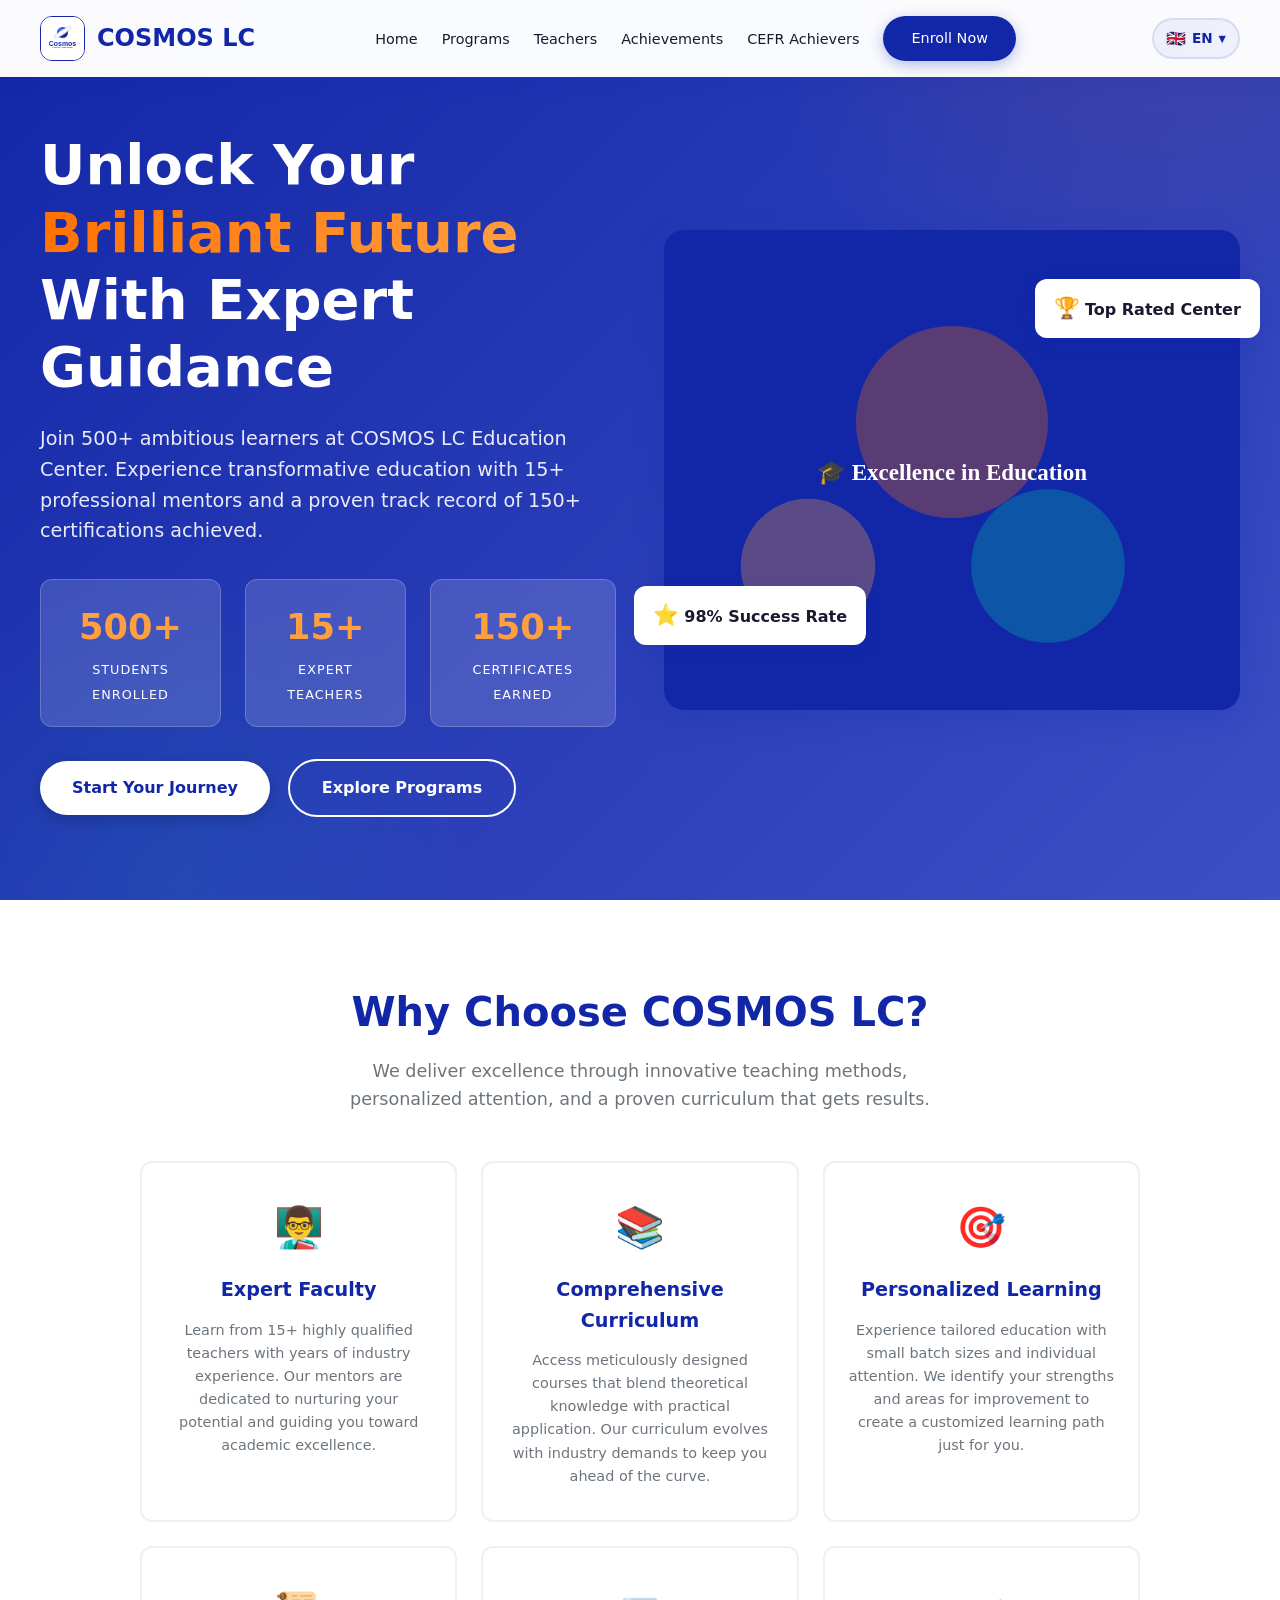
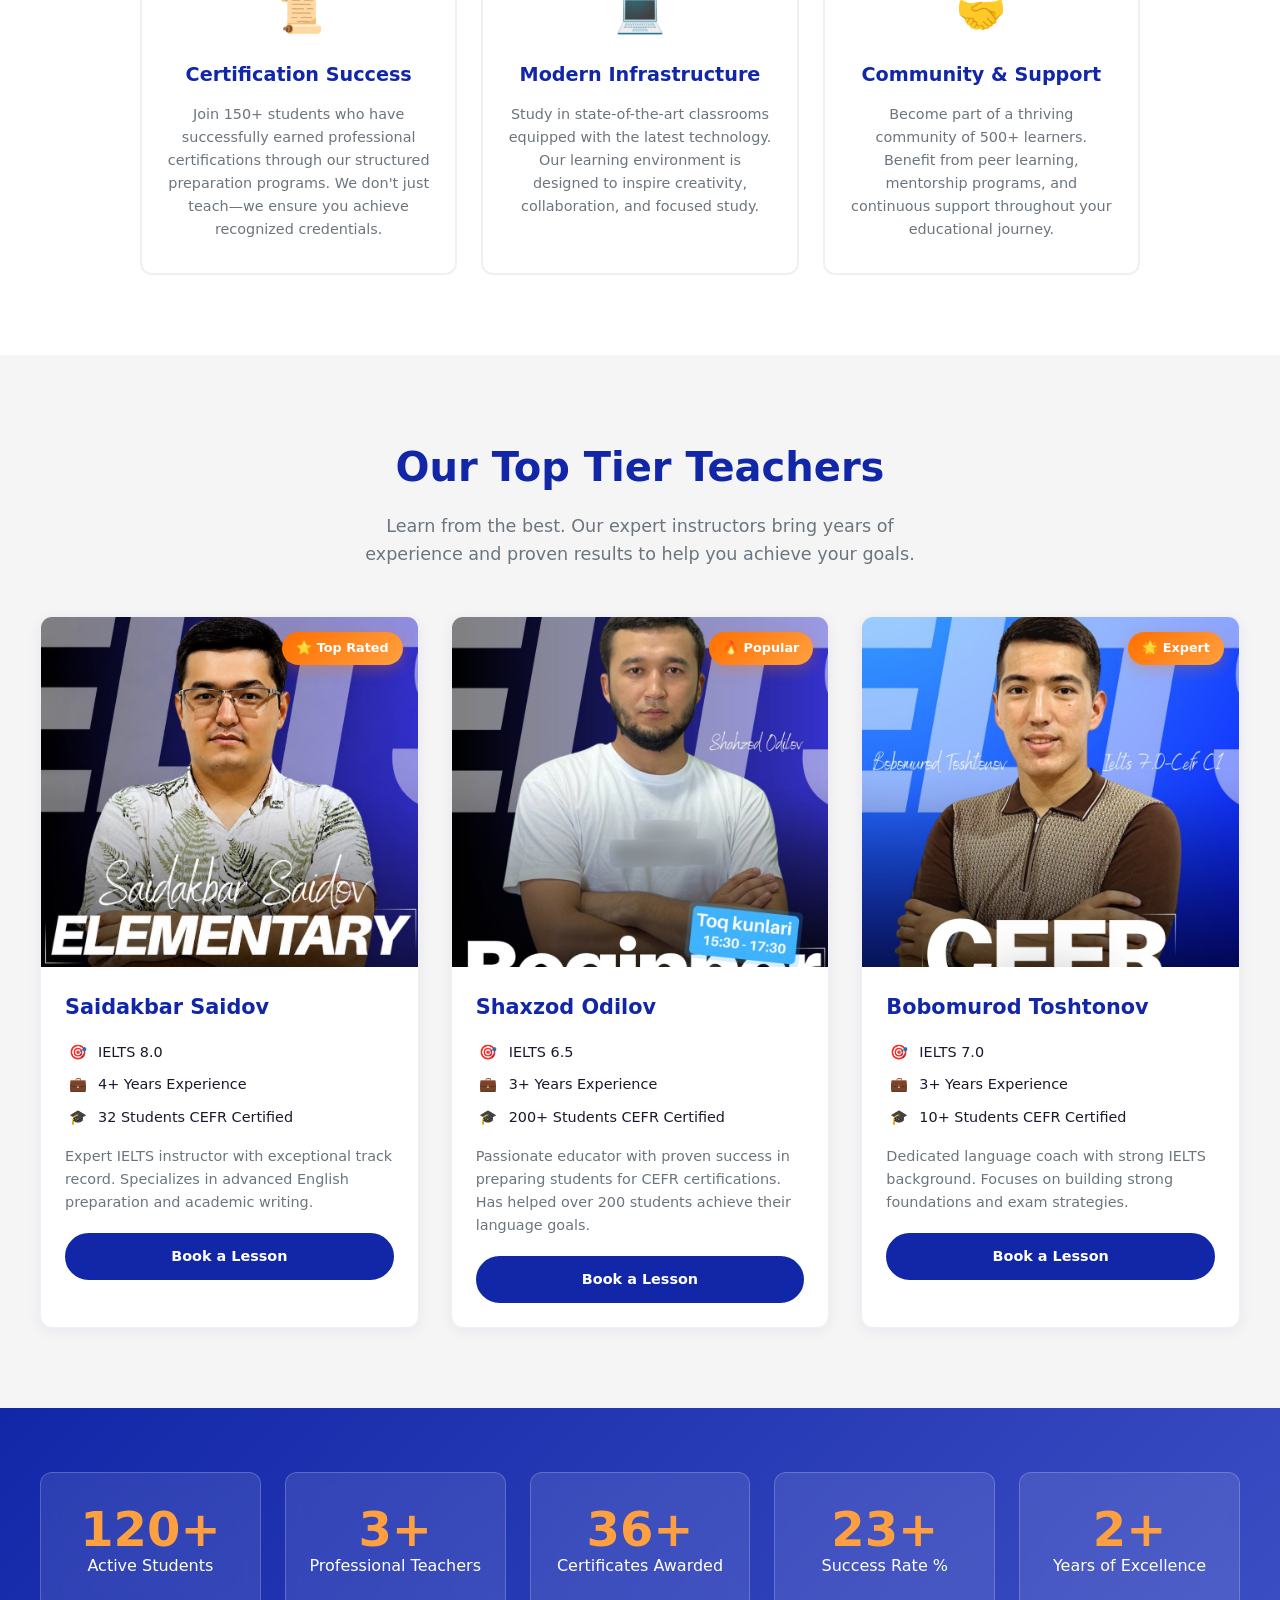
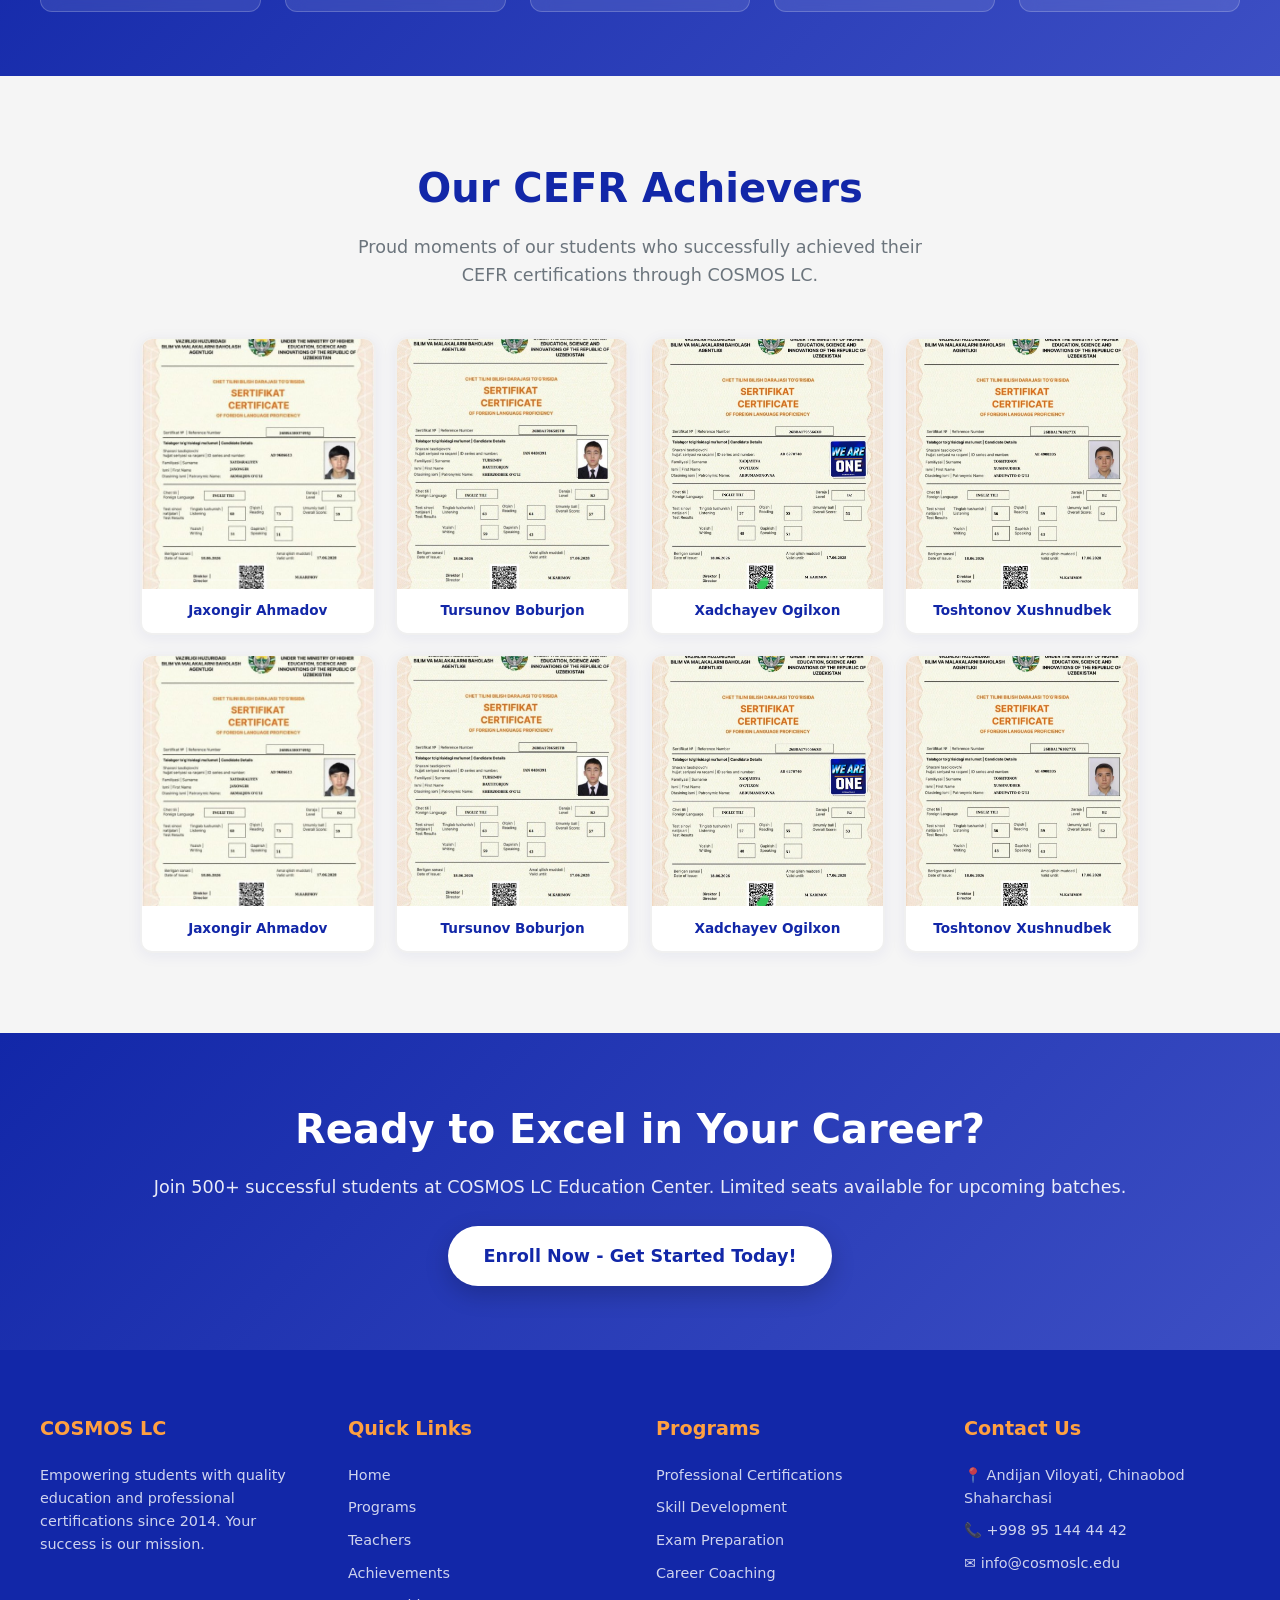
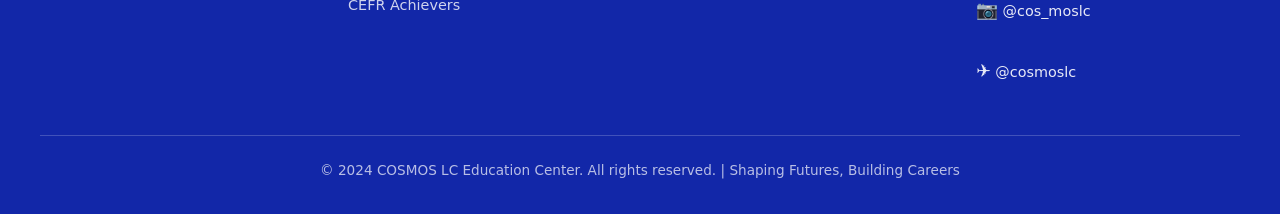
==== commit 26f61e20: "Update index.html" ====
--- a/index.html
+++ b/index.html
@@ -5,6 +5,9 @@
     <meta name="viewport" content="width=device-width, initial-scale=1.0" />
     <title>COSMOS LC Education Center - Empowering Future Leaders</title>
     <link rel="stylesheet" href="style.css" />
+      <link rel="icon" type="image/svg+xml" href="imgs/cosmos_logo.svg" />
+    <link rel="shortcut icon" href="imgs/cosmos_logo.svg" />
+    <link rel="apple-touch-icon" href="imgs/cosmos_logo.svg" />
   </head>
   <body>
     <!-- Navigation -->
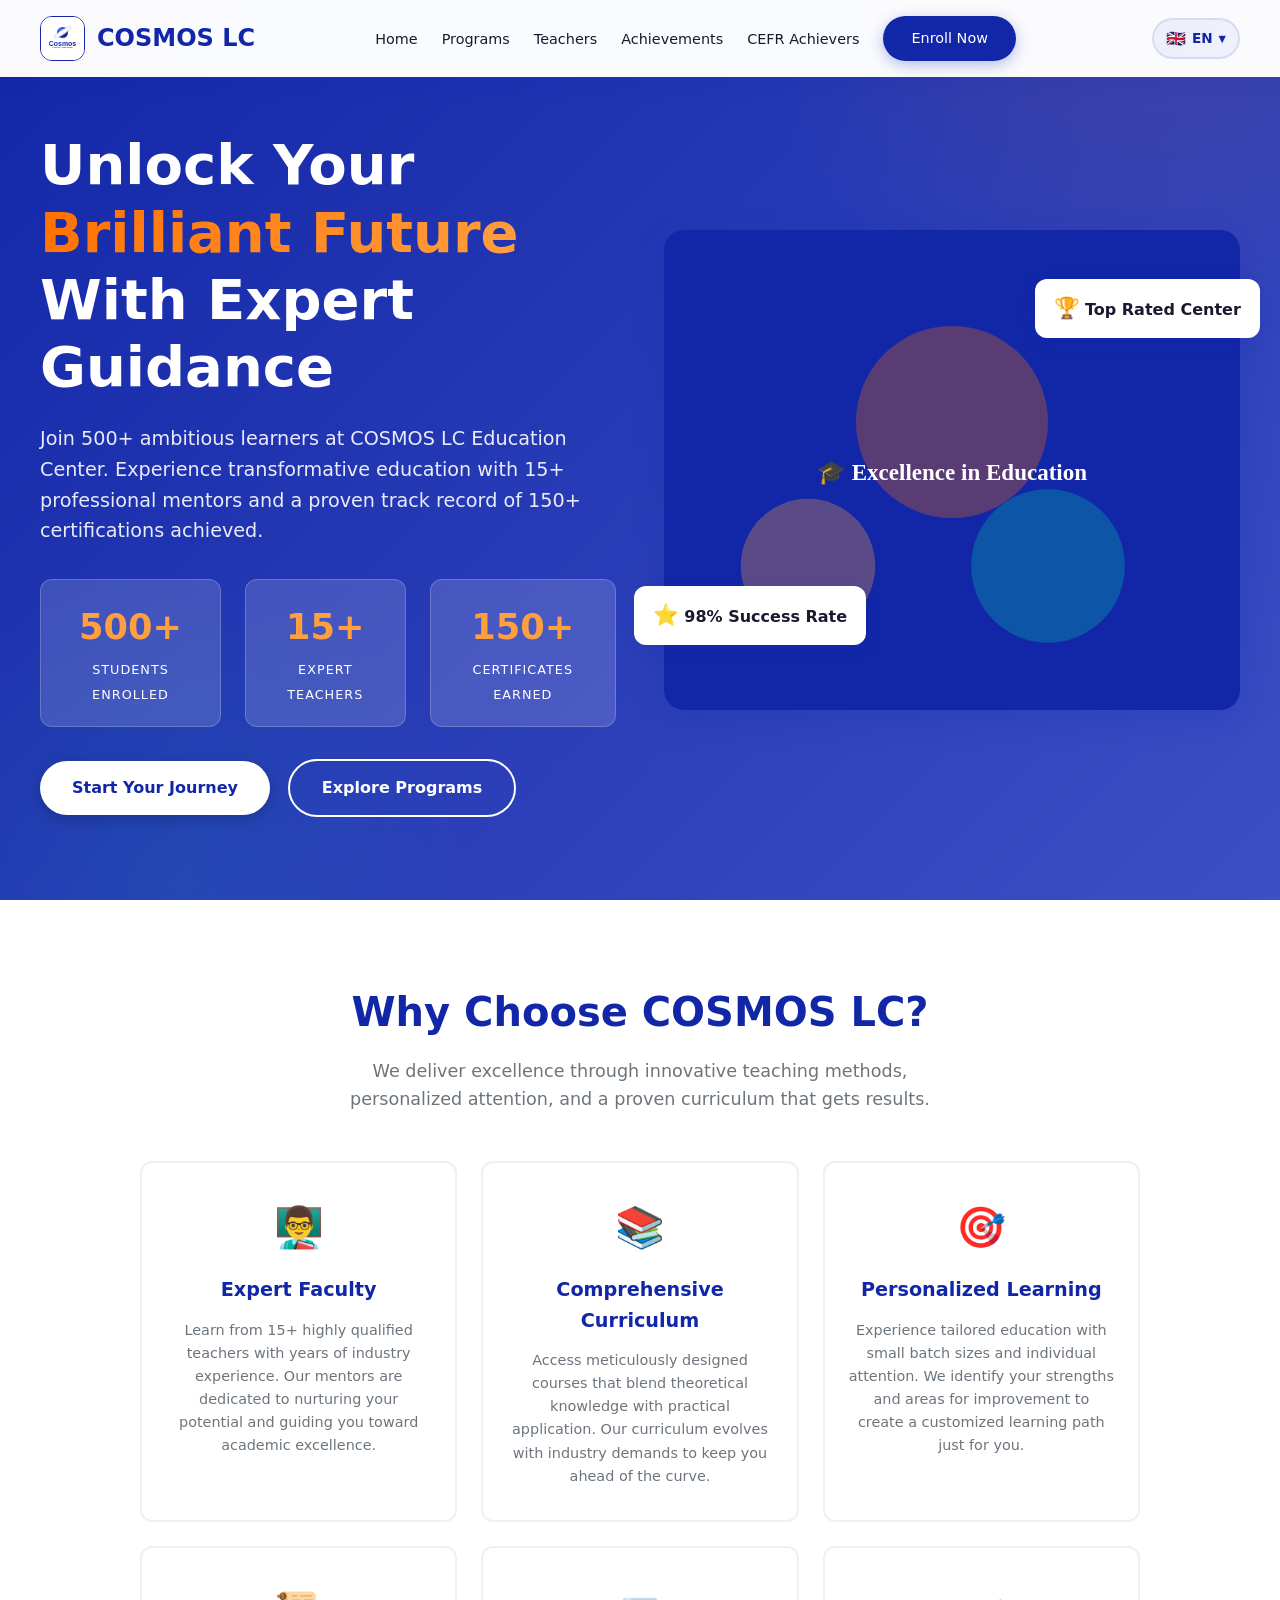
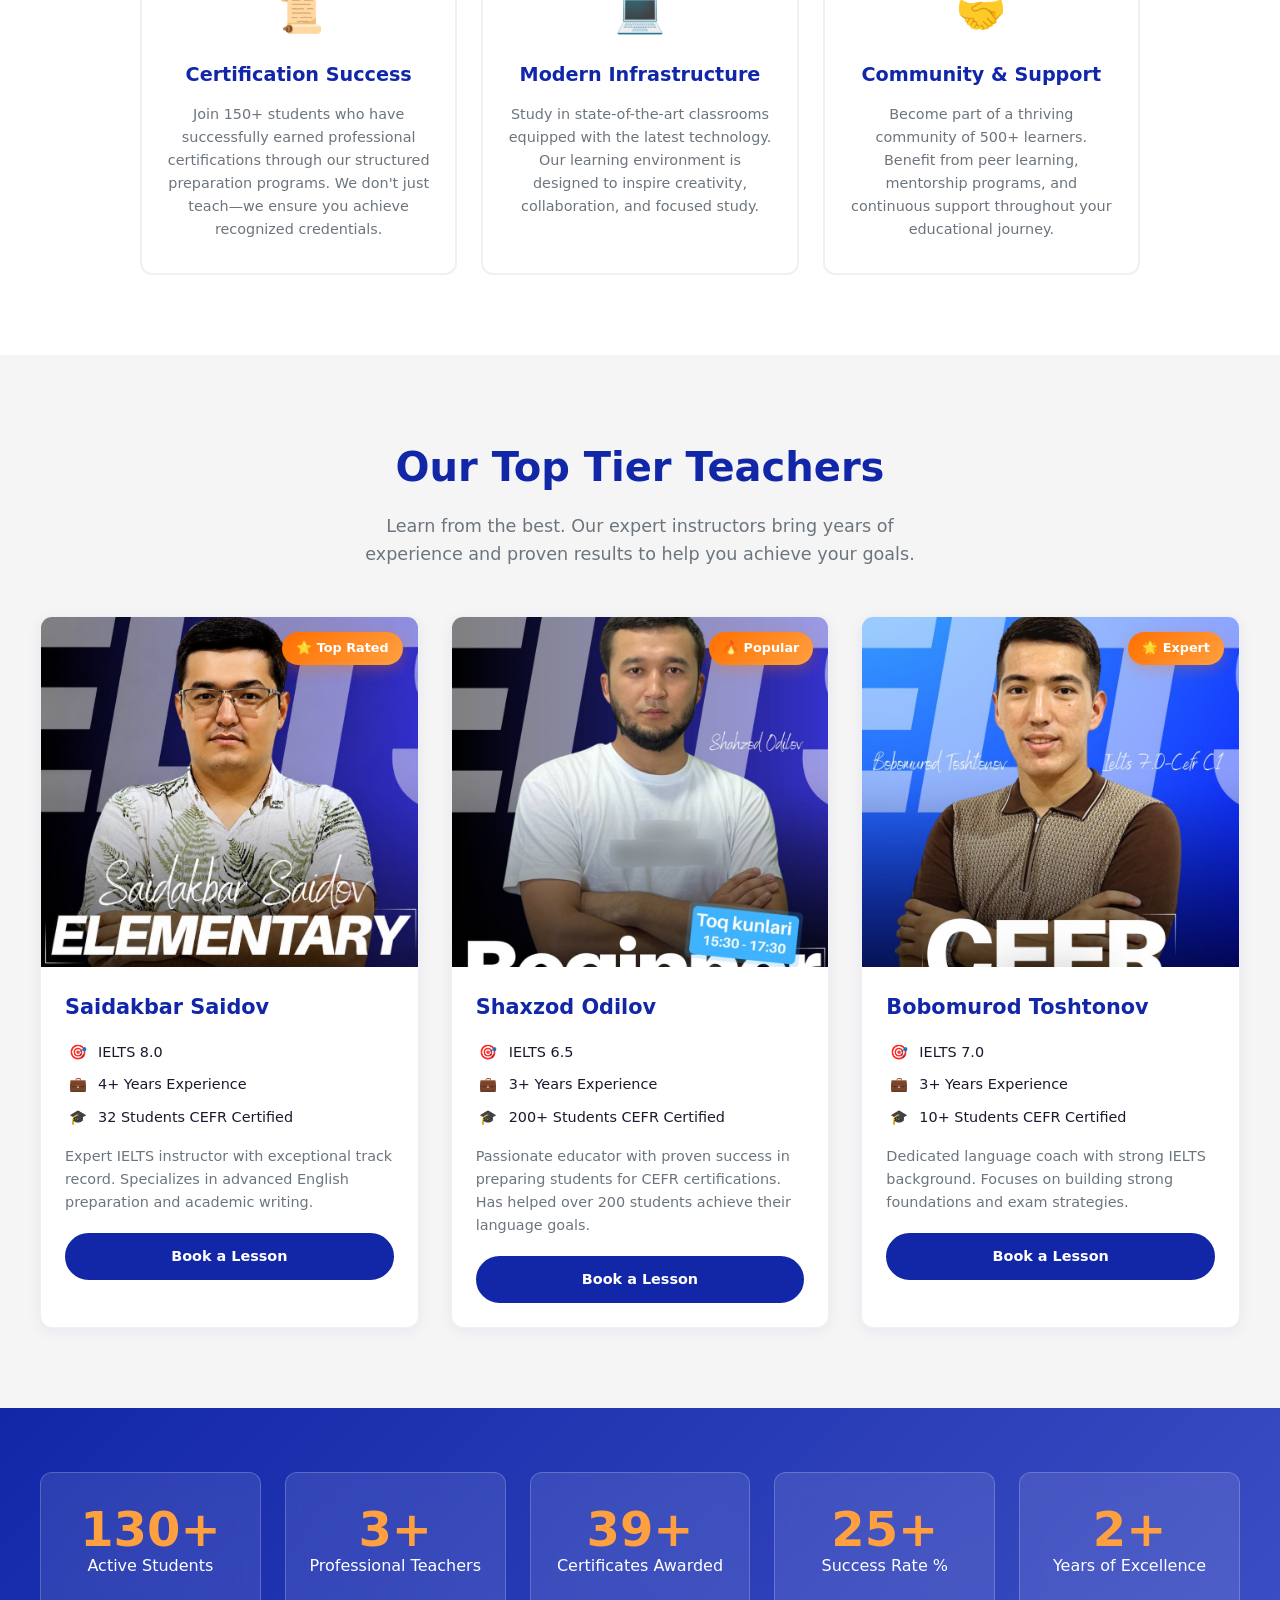
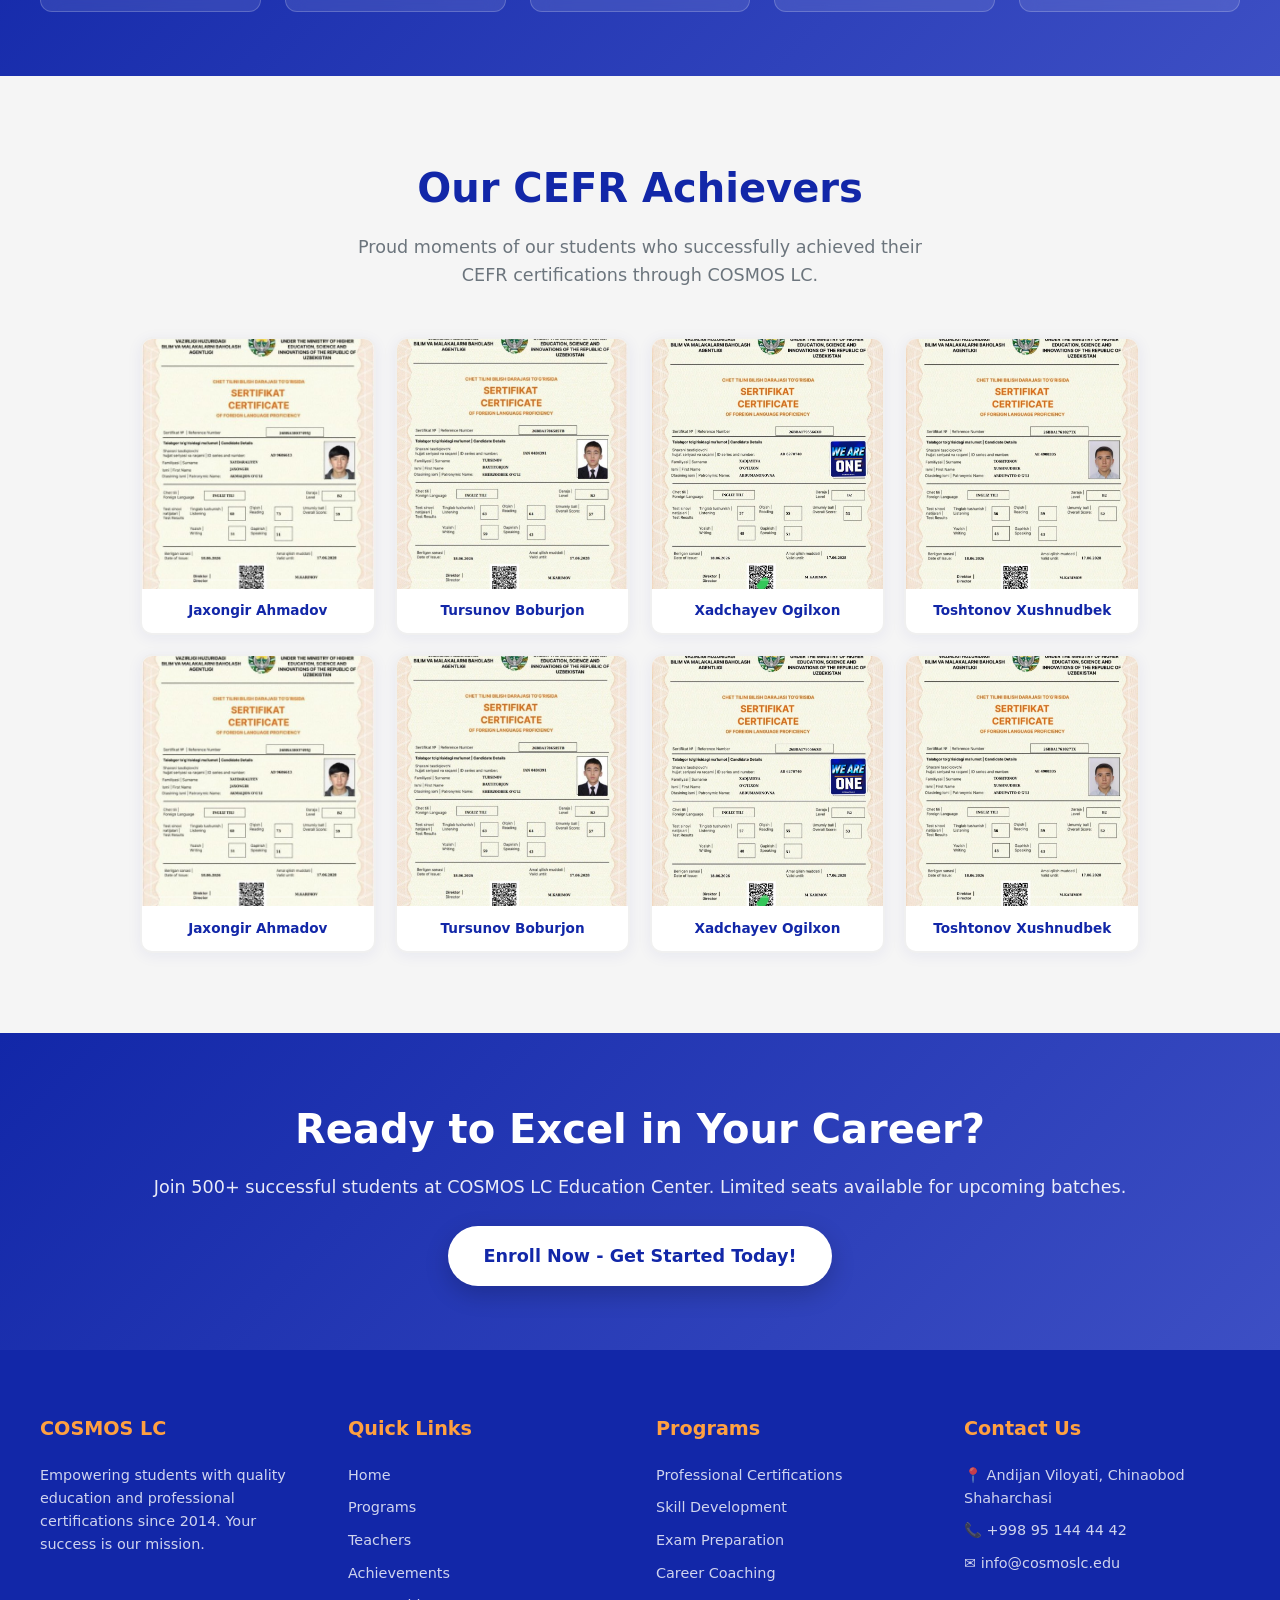
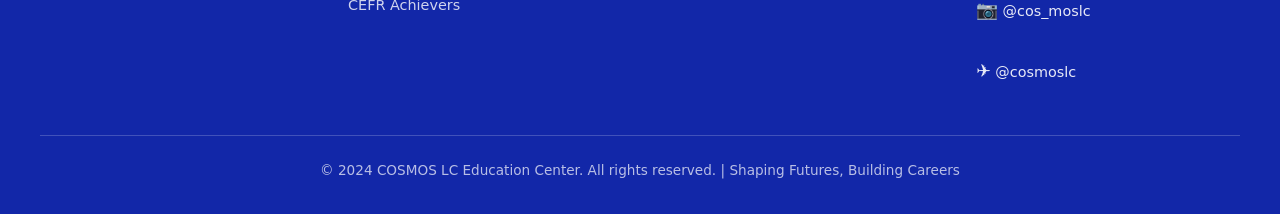
==== commit a8aae75c: "Update index.html" ====
--- a/index.html
+++ b/index.html
@@ -8,6 +8,7 @@
       <link rel="icon" type="image/svg+xml" href="imgs/cosmos_logo.svg" />
     <link rel="shortcut icon" href="imgs/cosmos_logo.svg" />
     <link rel="apple-touch-icon" href="imgs/cosmos_logo.svg" />
+    <meta name="google-site-verification" content="uuVFH8ZbQ3Yjp-2Umvv45jcYd0Hi5IgW_iw2w82SemI" />
   </head>
   <body>
     <!-- Navigation -->
